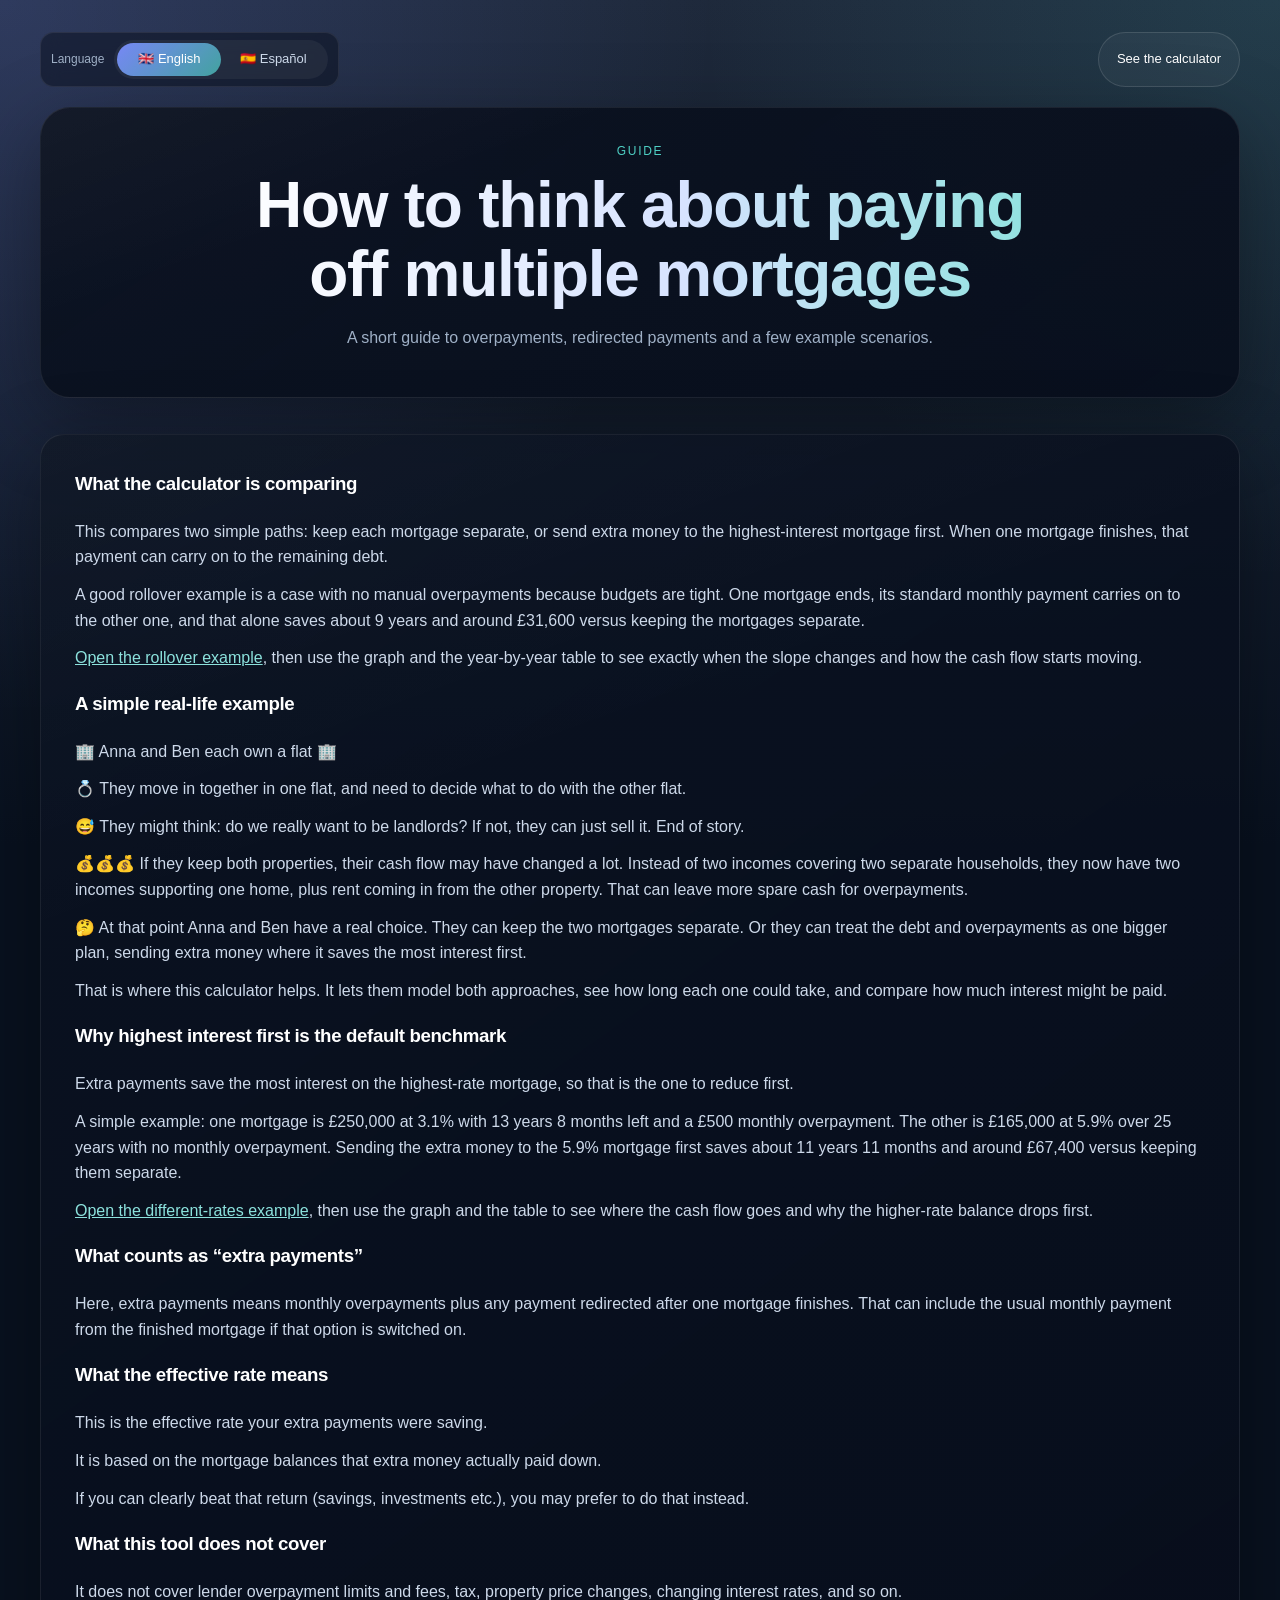
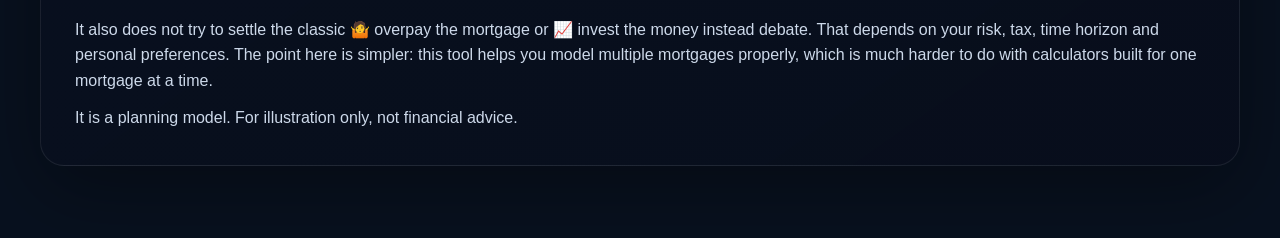
==== guide.html @ e41918a3 "Update site 3 mortgages" ====
<!DOCTYPE html>
<html lang="en">
<head>
  <meta charset="UTF-8">
  <meta name="viewport" content="width=device-width, initial-scale=1.0">
  <meta name="theme-color" content="#6366f1">
  <meta name="description" content="A simple guide to paying off multiple mortgages, overpayments, redirected payments, and example scenarios.">
  <meta name="robots" content="index,follow">
  <link rel="canonical" href="https://multiplemortgages.com/guide.html">
  <title>Multiple Mortgages Guide</title>
  <link rel="stylesheet" href="style.css">
</head>
<body>
  <header class="hero">
    <div class="hero-toolbar">
      <div class="toolbar-group">
        <span class="toolbar-label" id="guide-language-label">Language</span>
        <div class="segmented-control" aria-label="Language switcher">
          <button id="guide-lang-en" class="segment-btn active" type="button" onclick="setGuideLanguage('en')">🇬🇧 English</button>
          <button id="guide-lang-es" class="segment-btn" type="button" onclick="setGuideLanguage('es')">🇪🇸 Español</button>
        </div>
      </div>
      <a class="guide-link" href="index.html" id="guide-home-link">See the calculator</a>
    </div>

    <div class="hero-shell">
      <p class="eyebrow" data-lang="en">Guide</p>
      <p class="eyebrow hidden" data-lang="es">Guía</p>
      <h1 class="hero-title" data-lang="en">How to think about paying off multiple mortgages</h1>
      <h1 class="hero-title hidden" data-lang="es">Cómo pensar el pago de varias hipotecas</h1>
      <div class="hero-explainer">
        <p data-lang="en">A short guide to overpayments, redirected payments and a few example scenarios.</p>
        <p class="hidden" data-lang="es">Una guía corta sobre sobrepagos, pagos redirigidos y algunos escenarios de ejemplo.</p>
      </div>
    </div>
  </header>

  <main class="article-section">
    <article class="article-card">
      <div class="article-content" data-lang="en">
        <section>
          <h3>What the calculator is comparing</h3>
          <p>This compares two simple paths: keep each mortgage separate, or send extra money to the highest-interest mortgage first. When one mortgage finishes, that payment can carry on to the remaining debt.</p>
          
          <p>A good rollover example is a case with no manual overpayments because budgets are tight. One mortgage ends, its standard monthly payment carries on to the other one, and that alone saves about 9 years and around <span data-money="31600">£31,600</span> versus keeping the mortgages separate.</p>
          
          <p><a href="index.html?preset=rollover-only">Open the rollover example</a>, then use the graph and the year-by-year table to see exactly when the slope changes and how the cash flow starts moving.</p>
        </section>
        <section>
          <h3>A simple real-life example</h3>
          <p>🏢 Anna and Ben each own a flat 🏢</p>
          
          <p>💍 They move in together in one flat, and need to decide what to do with the other flat.</p>
          
          <p>😅 They might think: do we really want to be landlords? If not, they can just sell it. End of story.</p>
          
          <p>💰💰💰 If they keep both properties, their cash flow may have changed a lot. Instead of two incomes covering two separate households, they now have two incomes supporting one home, plus rent coming in from the other property. That can leave more spare cash for overpayments.</p>
          
          <p>🤔 At that point Anna and Ben have a real choice. They can keep the two mortgages separate. Or they can treat the debt and overpayments as one bigger plan, sending extra money where it saves the most interest first.</p>
          
          <p>That is where this calculator helps. It lets them model both approaches, see how long each one could take, and compare how much interest might be paid.</p>
        </section>
        <section>
          <h3>Why highest interest first is the default benchmark</h3>
          <p>Extra payments save the most interest on the highest-rate mortgage, so that is the one to reduce first.</p>
          
          <p>A simple example: one mortgage is <span data-money="250000">£250,000</span> at 3.1% with 13 years 8 months left and a <span data-money="500">£500</span> monthly overpayment. The other is <span data-money="165000">£165,000</span> at 5.9% over 25 years with no monthly overpayment. Sending the extra money to the 5.9% mortgage first saves about 11 years 11 months and around <span data-money="67400">£67,400</span> versus keeping them separate.</p>
          
          <p><a href="index.html?preset=different-rates">Open the different-rates example</a>, then use the graph and the table to see where the cash flow goes and why the higher-rate balance drops first.</p>
        </section>
        <section>
          <h3>What counts as “extra payments”</h3>
          <p>Here, extra payments means monthly overpayments plus any payment redirected after one mortgage finishes. That can include the usual monthly payment from the finished mortgage if that option is switched on.</p>
        </section>
        <section>
          <h3>What the effective rate means</h3>
          <p>This is the effective rate your extra payments were saving.</p>
          
          <p>It is based on the mortgage balances that extra money actually paid down.</p>
          
          <p>If you can clearly beat that return (savings, investments etc.), you may prefer to do that instead.</p>
        </section>
        <section>
          <h3>What this tool does not cover</h3>
          <p>It does not cover lender overpayment limits and fees, tax, property price changes, changing interest rates, and so on.</p>
          
          <p>It also does not try to settle the classic 🤷 overpay the mortgage or 📈 invest the money instead debate. That depends on your risk, tax, time horizon and personal preferences. The point here is simpler: this tool helps you model multiple mortgages properly, which is much harder to do with calculators built for one mortgage at a time.</p>
          
          <p>It is a planning model. For illustration only, not financial advice.</p>
        </section>
      </div>

      <div class="article-content hidden" data-lang="es">
        <section>
          <h3>Qué está comparando la calculadora</h3>
          <p>Aquí se comparan dos caminos simples: mantener cada hipoteca por separado, o mandar el dinero extra primero a la hipoteca con el tipo más alto. Cuando una hipoteca termina, ese pago puede seguir hacia la deuda restante.</p>
          
          <p>Un buen ejemplo de redirección es un caso sin sobrepagos manuales porque el presupuesto va justo. Una hipoteca termina, su cuota mensual estándar sigue hacia la otra, y solo con eso se ahorran unos 9 años y alrededor de <span data-money="31600">£31,600</span> frente a mantener las hipotecas separadas.</p>
          
          <p><a href="index.html?lang=es&preset=rollover-only">Abrir el ejemplo de redirección</a>, y luego mira el gráfico y la tabla anual para ver exactamente cuándo cambia la pendiente y cómo empieza a moverse el flujo de dinero.</p>
        </section>
        <section>
          <h3>Un ejemplo de la vida real</h3>
          <p>🏢 Anna y Ben tienen cada uno su piso 🏢</p>
          
          <p>💍 Se van a vivir juntos en uno de los pisos y tienen que decidir qué hacer con el otro.</p>
          
          <p>😅 Pueden pensar: ¿de verdad queremos ser caseros? Si no, lo venden y ya está.</p>
          
          <p>💰💰💰 Si se quedan con las dos propiedades, su flujo de dinero puede haber cambiado bastante. En vez de dos sueldos sosteniendo dos hogares distintos, ahora tienen dos sueldos sosteniendo una vivienda, más el alquiler que entra por la otra. Eso puede dejar más dinero libre para sobrepagos.</p>
          
          <p>🤔 En ese momento Anna y Ben tienen una decisión real. Pueden dejar las dos hipotecas separadas. O pueden tratar la deuda y los sobrepagos como un plan conjunto, mandando el dinero extra donde más interés ahorra.</p>
          
          <p>Ahí es donde ayuda esta calculadora. Les permite modelar las dos opciones, ver cuánto podría tardar cada una y comparar cuánto interés podrían pagar.</p>
        </section>
        <section>
          <h3>Por qué “primero el tipo más alto” es la referencia</h3>
          <p>Los pagos extra ahorran más interés en la hipoteca con el tipo más alto, así que esa es la primera que conviene reducir.</p>
          
          <p>Un ejemplo simple: una hipoteca es de <span data-money="250000">£250,000</span> al 3,1%, con 13 años y 8 meses por delante y un sobrepago mensual de <span data-money="500">£500</span>. La otra es de <span data-money="165000">£165,000</span> al 5,9% a 25 años, sin sobrepago mensual. Mandar ese dinero extra primero a la del 5,9% ahorra unos 11 años y 11 meses y alrededor de <span data-money="67400">£67,400</span> frente a tratarlas por separado.</p>
          
          <p><a href="index.html?lang=es&preset=different-rates">Abrir el ejemplo de tipos distintos</a>, y luego mira el gráfico y la tabla para ver a dónde va el dinero y por qué baja primero la hipoteca con el tipo más alto.</p>
        </section>
        <section>
          <h3>Qué cuenta como “pagos extra”</h3>
          <p>Aquí, pagos extra significa sobrepagos mensuales y también cualquier pago redirigido cuando una hipoteca termina. Eso puede incluir la cuota mensual habitual de la hipoteca terminada si dejas activada esa opción.</p>
        </section>
        <section>
          <h3>Qué significa el tipo efectivo</h3>
          <p>Este es el tipo efectivo que tus pagos extra fueron ahorrando.</p>
          
          <p>Se basa en los saldos hipotecarios que ese dinero extra fue reduciendo de verdad.</p>
          
          <p>Si puedes superar claramente esa rentabilidad en otro sitio (ahorro, inversiones, etc.), quizá prefieras usar el dinero así.</p>
        </section>
        <section>
          <h3>Qué no cubre esta herramienta</h3>
          <p>No cubre límites y comisiones por sobrepago del banco, impuestos, cambios en el precio de la vivienda, cambios de tipo de interés, y así sucesivamente.</p>
          
          <p>Tampoco intenta resolver el debate clásico 🤷 de si conviene más amortizar hipoteca o 📈 invertir ese dinero. Eso depende del riesgo, los impuestos, el plazo y las preferencias personales. La idea aquí es más simple: esta herramienta te ayuda a modelar bien varias hipotecas, algo mucho más difícil de hacer con calculadoras pensadas para una sola.</p>
          
          <p>Es un modelo de planificación. Solo con fines ilustrativos, no es asesoramiento financiero.</p>
        </section>
      </div>
    </article>
  </main>

  <script>
    function formatGuideMoney() {
      let currency = "GBP";
      try {
        currency = localStorage.getItem("multiple_mortgages_currency") || "GBP";
      } catch {}

      document.querySelectorAll("[data-money]").forEach((node) => {
        const value = Number(node.dataset.money || 0);
        node.textContent = new Intl.NumberFormat(document.documentElement.lang === "es" ? "es-ES" : "en-GB", {
          style: "currency",
          currency,
          currencyDisplay: "narrowSymbol",
          maximumFractionDigits: 0
        }).format(value);
      });
    }

    function setGuideLanguage(lang) {
      const language = lang === "es" ? "es" : "en";
      document.documentElement.lang = language;
      document.querySelectorAll("[data-lang]").forEach((node) => {
        node.classList.toggle("hidden", node.dataset.lang !== language);
      });
      document.getElementById("guide-lang-en").classList.toggle("active", language === "en");
      document.getElementById("guide-lang-es").classList.toggle("active", language === "es");
      document.getElementById("guide-language-label").textContent = language === "es" ? "Idioma" : "Language";
      document.getElementById("guide-home-link").textContent = language === "es" ? "Ver la calculadora" : "See the calculator";

      const url = new URL(window.location.href);
      if (language === "es") url.searchParams.set("lang", "es");
      else url.searchParams.delete("lang");
      history.replaceState({}, "", `${url.pathname}${url.search}${url.hash}`);
      formatGuideMoney();
    }

    const initialLang = new URLSearchParams(window.location.search).get("lang") === "es" ? "es" : "en";
    setGuideLanguage(initialLang);
  </script>
</body>
</html>
---- style.css ----
:root {
  --bg-top: #1e293b;
  --bg-base: #08111f;
  --panel: rgba(10, 18, 33, 0.82);
  --panel-strong: rgba(8, 14, 28, 0.96);
  --border: rgba(255, 255, 255, 0.08);
  --border-strong: rgba(148, 163, 184, 0.28);
  --text: #e5edf8;
  --muted: #9fb0c6;
  --soft: #cdd9ea;
  --accent: #7c8cff;
  --accent-2: #4fd1c5;
  --danger: #f87171;
  --success: #38bdf8;
  --shadow: 0 24px 80px rgba(0, 0, 0, 0.35);
}

* {
  box-sizing: border-box;
}

html {
  scroll-behavior: smooth;
}

body {
  margin: 0;
  font-family: "Avenir Next", "Segoe UI", "Helvetica Neue", sans-serif;
  background:
    radial-gradient(circle at top left, rgba(124, 140, 255, 0.18), transparent 32%),
    radial-gradient(circle at top right, rgba(79, 209, 197, 0.12), transparent 26%),
    linear-gradient(180deg, var(--bg-top) 0%, var(--bg-base) 46%);
  color: var(--text);
  line-height: 1.6;
  padding: 32px 20px 72px;
}

h1, h2, h3 {
  margin-top: 0;
  letter-spacing: -0.02em;
}

button,
input,
select {
  font: inherit;
}

.hero,
.calculator-shell,
.article-section,
.site-footer {
  max-width: 1200px;
  margin: 0 auto;
}

.hero {
  margin-bottom: 36px;
}

.hero-toolbar {
  display: flex;
  justify-content: space-between;
  gap: 16px;
  flex-wrap: wrap;
  margin-bottom: 20px;
}

.toolbar-group {
  display: flex;
  align-items: center;
  gap: 10px;
  padding: 7px 10px;
  min-height: 44px;
  border: 1px solid var(--border);
  border-radius: 14px;
  background: rgba(8, 14, 28, 0.5);
  backdrop-filter: blur(10px);
}

.toolbar-label {
  color: var(--muted);
  font-size: 12px;
}

.segmented-control {
  display: inline-flex;
  padding: 3px;
  border-radius: 999px;
  background: rgba(255, 255, 255, 0.05);
}

.segment-btn {
  margin: 0;
  min-width: 104px;
  padding: 6px 10px;
  border: 0;
  border-radius: 999px;
  background: transparent;
  color: var(--soft);
  cursor: pointer;
  box-shadow: none;
  text-align: center;
  font-size: 13px;
  transition: background 0.18s ease, color 0.18s ease, transform 0.18s ease;
}

.segment-btn.active {
  background: linear-gradient(135deg, rgba(124, 140, 255, 0.95), rgba(79, 209, 197, 0.72));
  color: white;
}

.toolbar-select {
  min-width: 108px;
  background: rgba(8, 14, 28, 0.9);
  color: var(--text);
  border: 1px solid var(--border);
  border-radius: 10px;
  padding: 6px 9px;
  font-size: 13px;
}

.hero-shell {
  padding: 34px 34px 30px;
  border-radius: 30px;
  border: 1px solid var(--border);
  text-align: center;
  background:
    linear-gradient(160deg, rgba(255, 255, 255, 0.03), transparent 30%),
    linear-gradient(145deg, rgba(11, 18, 32, 0.95), rgba(8, 14, 28, 0.92));
  box-shadow: var(--shadow);
}

.eyebrow {
  margin: 0 0 10px;
  text-transform: uppercase;
  letter-spacing: 0.14em;
  font-size: 12px;
  color: var(--accent-2);
}

.hero-title {
  max-width: 840px;
  margin-left: auto;
  margin-right: auto;
  font-size: clamp(2.15rem, 5.2vw, 4rem);
  line-height: 1.08;
  margin-bottom: 12px;
  background: linear-gradient(90deg, #ffffff, #d7e3ff 55%, #8ce2dd 100%);
  -webkit-background-clip: text;
  background-clip: text;
  -webkit-text-fill-color: transparent;
}

.hero-explainer p,
.hero-note,
.options-copy,
.article-intro {
  color: var(--muted);
}

.hero-explainer {
  max-width: 900px;
  margin: 0 auto;
}

.hero-points {
  margin-top: 24px;
  max-width: 100%;
}

.hero-points ul {
  display: grid;
  grid-template-columns: repeat(auto-fit, minmax(220px, 1fr));
  gap: 10px;
  list-style: none;
  padding: 0;
  margin: 0;
}

.hero-points li {
  padding: 2px 0;
  border: 0;
  border-radius: 0;
  background: transparent;
  color: var(--soft);
}

.hero-note {
  max-width: 860px;
  margin: 18px auto 0;
  text-align: center;
}

.hero-note-label {
  color: var(--accent-2);
  font-weight: 700;
  margin-right: 6px;
}

.container {
  display: grid;
  grid-template-columns: repeat(3, minmax(0, 1fr));
  gap: 22px;
  align-items: stretch;
}

.preset-btn,
.guide-link {
  margin: 0;
  padding: 11px 15px;
  border-radius: 999px;
  border: 1px solid rgba(255, 255, 255, 0.12);
  background: rgba(255, 255, 255, 0.04);
  color: white;
  text-decoration: none;
  box-shadow: none;
}

.preset-btn:hover,
.guide-link:hover {
  background: rgba(255, 255, 255, 0.08);
  transform: translateY(-1px);
}

.guide-link {
  display: inline-flex;
  align-items: center;
  justify-content: center;
  min-width: 142px;
  font-size: 13px;
}

.toolbar-links {
  margin-left: auto;
}

.feedback-btn {
  min-width: 126px;
  font-size: 13px;
}

.card,
.cascade-options,
.strategy-summary,
.chart-card,
.milestone-card,
.article-card,
.impact-summary,
.insight-card {
  background:
    linear-gradient(160deg, rgba(255, 255, 255, 0.025), transparent 30%),
    linear-gradient(145deg, var(--panel), var(--panel-strong));
  border-radius: 24px;
  border: 1px solid var(--border);
  box-shadow: var(--shadow);
}

.card {
  padding: 24px;
}

.mortgage-card {
  position: relative;
}

.card-head {
  display: flex;
  align-items: flex-start;
  justify-content: space-between;
  gap: 12px;
  margin-bottom: 18px;
  min-height: 58px;
}

.card-badge {
  display: inline-block;
  margin-bottom: 8px;
  padding: 5px 9px;
  border-radius: 999px;
  background: rgba(79, 209, 197, 0.14);
  color: #a5f3fc;
  font-size: 12px;
  font-weight: 600;
}

.inline-remove-btn {
  margin: 0;
  padding: 8px 12px;
  border: 1px solid rgba(248, 113, 113, 0.28);
  border-radius: 999px;
  background: transparent;
  color: #fecaca;
  box-shadow: none;
}

.add-card {
  display: flex;
  flex-direction: column;
  justify-content: center;
  align-items: flex-start;
  text-align: left;
  gap: 10px;
  width: 100%;
  margin: 0;
  border: 1px dashed var(--border-strong);
  background:
    linear-gradient(160deg, rgba(124, 140, 255, 0.08), transparent 35%),
    rgba(8, 14, 28, 0.55);
  box-shadow: none;
  min-height: 250px;
}

.add-card:hover {
  transform: translateY(-3px);
  border-color: rgba(124, 140, 255, 0.55);
  background:
    linear-gradient(160deg, rgba(124, 140, 255, 0.12), transparent 35%),
    rgba(8, 14, 28, 0.72);
}

.add-card-icon {
  display: inline-flex;
  align-items: center;
  justify-content: center;
  width: 52px;
  height: 52px;
  border-radius: 16px;
  background: rgba(124, 140, 255, 0.14);
  color: white;
  font-size: 30px;
}

.add-card-title {
  font-size: 1.15rem;
  font-weight: 700;
  color: white;
}

.add-card-copy {
  color: var(--muted);
  max-width: 26ch;
}

.hidden {
  display: none !important;
}

label {
  display: block;
  margin-bottom: 8px;
  color: var(--muted);
  font-size: 13px;
}

input,
select {
  width: 100%;
}

input {
  padding: 12px 13px;
  margin-bottom: 8px;
  border-radius: 14px;
  border: 1px solid rgba(255, 255, 255, 0.08);
  background: rgba(5, 10, 22, 0.8);
  color: white;
}

input:focus,
select:focus {
  outline: none;
  border-color: rgba(124, 140, 255, 0.75);
  box-shadow: 0 0 0 4px rgba(124, 140, 255, 0.14);
}

.term-grid {
  display: grid;
  grid-template-columns: repeat(2, 1fr);
  gap: 12px;
}

.helper-text {
  font-size: 12px;
  color: #6f84a1;
  margin-bottom: 10px;
}

.error-message {
  font-size: 12px;
  color: var(--danger);
  margin-bottom: 10px;
}

.cascade-options {
  margin-top: 22px;
  padding: 24px 26px;
}

.options-head {
  display: flex;
  justify-content: space-between;
  gap: 20px;
  flex-wrap: wrap;
  align-items: flex-start;
  margin-bottom: 16px;
}

.options-copy {
  max-width: 330px;
  margin: 0;
  line-height: 1.5;
}

.checkbox-row {
  display: flex;
  align-items: center;
  gap: 12px;
  padding: 10px 0;
}

.checkbox-row input[type="checkbox"] {
  width: 18px;
  height: 18px;
  margin: 0;
}

.checkbox-row label {
  margin: 0;
  color: var(--soft);
  font-size: 14px;
}

button {
  display: block;
  margin: 34px auto 0;
  background: linear-gradient(135deg, #6b7cff, #4fd1c5);
  color: white;
  padding: 14px 28px;
  border: 0;
  border-radius: 16px;
  font-size: 16px;
  cursor: pointer;
  box-shadow: 0 16px 40px rgba(79, 209, 197, 0.14);
  transition: transform 0.18s ease, opacity 0.18s ease, background 0.18s ease;
}

button:hover:not(:disabled) {
  transform: translateY(-2px);
}

button:disabled {
  opacity: 0.45;
  cursor: not-allowed;
}

#results {
  margin-top: 28px;
}

.impact-summary {
  max-width: 880px;
  margin: 0 auto 18px;
  padding: 16px 18px;
  text-align: center;
}

.impact-summary strong {
  display: block;
  margin-bottom: 4px;
  font-size: 1rem;
}

.impact-positive {
  background:
    linear-gradient(135deg, rgba(8, 145, 178, 0.45), rgba(79, 209, 197, 0.28)),
    var(--panel);
}

.impact-negative {
  background:
    linear-gradient(135deg, rgba(153, 27, 27, 0.55), rgba(127, 29, 29, 0.35)),
    var(--panel);
}

.impact-neutral {
  background:
    linear-gradient(135deg, rgba(71, 85, 105, 0.55), rgba(30, 41, 59, 0.35)),
    var(--panel);
}

.insight-grid {
  display: grid;
  grid-template-columns: repeat(auto-fit, minmax(220px, 1fr));
  gap: 16px;
  margin-top: 20px;
}

.insight-card {
  padding: 18px 20px;
}

.insight-card h3 {
  margin-bottom: 8px;
  font-size: 15px;
}

.insight-value {
  display: block;
  margin-bottom: 6px;
  font-size: 1.45rem;
  font-weight: 700;
  color: white;
}

.insight-copy {
  color: var(--muted);
  font-size: 13px;
}

.strategy-summary,
.chart-card,
.milestone-card {
  padding: 28px;
  margin-top: 20px;
}

.standard-payments {
  margin: 0 0 24px;
  font-size: 14px;
  color: var(--soft);
}

.strategy-table,
.milestone-table {
  width: 100%;
  border-collapse: collapse;
}

.strategy-table {
  margin-top: 16px;
}

.strategy-table th,
.strategy-table td,
.milestone-table th,
.milestone-table td {
  padding: 12px 14px;
}

.strategy-table th,
.milestone-card th {
  background: rgba(30, 41, 59, 0.88);
  color: var(--soft);
  font-size: 13px;
  text-align: left;
}

.strategy-table td {
  color: var(--text);
  font-size: 14px;
}

.strategy-table tbody tr:nth-child(even) {
  background: rgba(255, 255, 255, 0.02);
}

.row-highlight {
  background: linear-gradient(90deg, rgba(79, 209, 197, 0.18), rgba(124, 140, 255, 0.15)) !important;
}

.chart-card canvas {
  width: 100% !important;
  height: 390px !important;
}

.manual-legend {
  display: flex;
  flex-wrap: wrap;
  gap: 14px 18px;
  margin-top: 18px;
}

.legend-item {
  cursor: pointer;
  opacity: 0.68;
  transition: opacity 0.16s ease;
}

.legend-item.active {
  opacity: 1;
  font-weight: 600;
}

.legend-line {
  display: inline-block;
  width: 20px;
  height: 3px;
  margin-right: 6px;
}

.m1-sep { background: rgba(46,109,246,0.35); }
.m1-cas { background: rgba(46,109,246,1); }
.m2-sep { background: rgba(120,90,255,0.35); }
.m2-cas { background: rgba(120,90,255,1); }
.m3-sep { background: rgba(20,184,166,0.35); }
.m3-cas { background: rgba(20,184,166,1); }
.total-sep { background: rgba(203,213,225,0.6); }
.total-cas { background: #ffffff; }

.table-wrapper {
  width: 100%;
  overflow-x: auto;
  margin-top: 12px;
  border-radius: 16px;
}

.milestone-table {
  min-width: 900px;
  font-size: 14px;
}

.milestone-table td,
.milestone-table th {
  white-space: nowrap;
}

.milestone-table td:not(:first-child),
.milestone-table th:not(:first-child) {
  text-align: right;
}

.milestone-table td:first-child,
.milestone-table th:first-child {
  text-align: left;
}

.milestone-table tbody tr:nth-child(odd) {
  background: rgba(255, 255, 255, 0.02);
}

.milestone-table tbody tr:nth-child(even) {
  background: rgba(0, 0, 0, 0.18);
}

.share-actions {
  margin-top: 22px;
  text-align: center;
}

.share-actions button {
  margin: 0 auto;
  background: transparent;
  border: 1px solid var(--border);
  box-shadow: none;
  font-size: 13px;
  padding: 10px 16px;
}

.share-actions button:hover {
  background: rgba(255, 255, 255, 0.04);
}

.article-card {
  padding: 34px;
}

.article-header {
  max-width: 760px;
  margin-bottom: 30px;
}

.article-content {
  display: grid;
  gap: 18px;
  color: var(--soft);
}

.article-content section {
  display: grid;
  gap: 12px;
}

.article-content h3 {
  margin-bottom: 8px;
  color: white;
}

.article-content p,
.article-content ul {
  margin: 0;
}

.article-content a {
  color: #8ce2dd;
  text-decoration: underline;
}

.article-content ul {
  padding-left: 20px;
}

.site-footer {
  margin-top: 88px;
  padding-bottom: 30px;
  text-align: center;
}

.footer-toggle {
  max-width: 760px;
  margin: 0 auto;
}

.footer-toggle summary {
  cursor: pointer;
  font-weight: 600;
  color: var(--soft);
}

.footer-section {
  margin-top: 28px;
}

.footer-section strong {
  display: block;
  margin-bottom: 10px;
  color: white;
}

.footer-section p {
  max-width: 720px;
  margin: 0 auto;
}

.footer-section ul {
  list-style: none;
  padding: 0;
  margin: 0 auto;
  max-width: 520px;
}

.footer-section li {
  margin: 6px 0;
  color: var(--muted);
}

.footer-section li::before {
  content: "• ";
  color: var(--accent);
}

@media (max-width: 900px) {
  .hero-shell,
  .card,
  .cascade-options,
  .strategy-summary,
  .chart-card,
  .milestone-card,
  .article-card {
    padding: 22px;
  }

  .chart-card canvas {
    height: 300px !important;
  }

  .container {
    grid-template-columns: repeat(2, minmax(0, 1fr));
  }

  .manual-legend {
    display: grid;
    grid-template-columns: 1fr 1fr;
    gap: 10px 14px;
  }
}

@media (max-width: 640px) {
  body {
    padding: 18px 12px 56px;
  }

  .hero-toolbar,
  .options-head {
    flex-direction: column;
    align-items: stretch;
  }

  .toolbar-group {
    justify-content: space-between;
  }

  .term-grid,
  .hero-points ul,
  .insight-grid,
  .manual-legend {
    grid-template-columns: 1fr;
  }

  .container {
    grid-template-columns: 1fr;
  }

  .preset-btn,
  .guide-link {
    width: 100%;
    justify-content: center;
  }

  .strategy-table th,
  .strategy-table td {
    padding: 10px 8px;
    font-size: 13px;
  }

  .strategy-table {
    display: block;
    overflow-x: auto;
  }
}
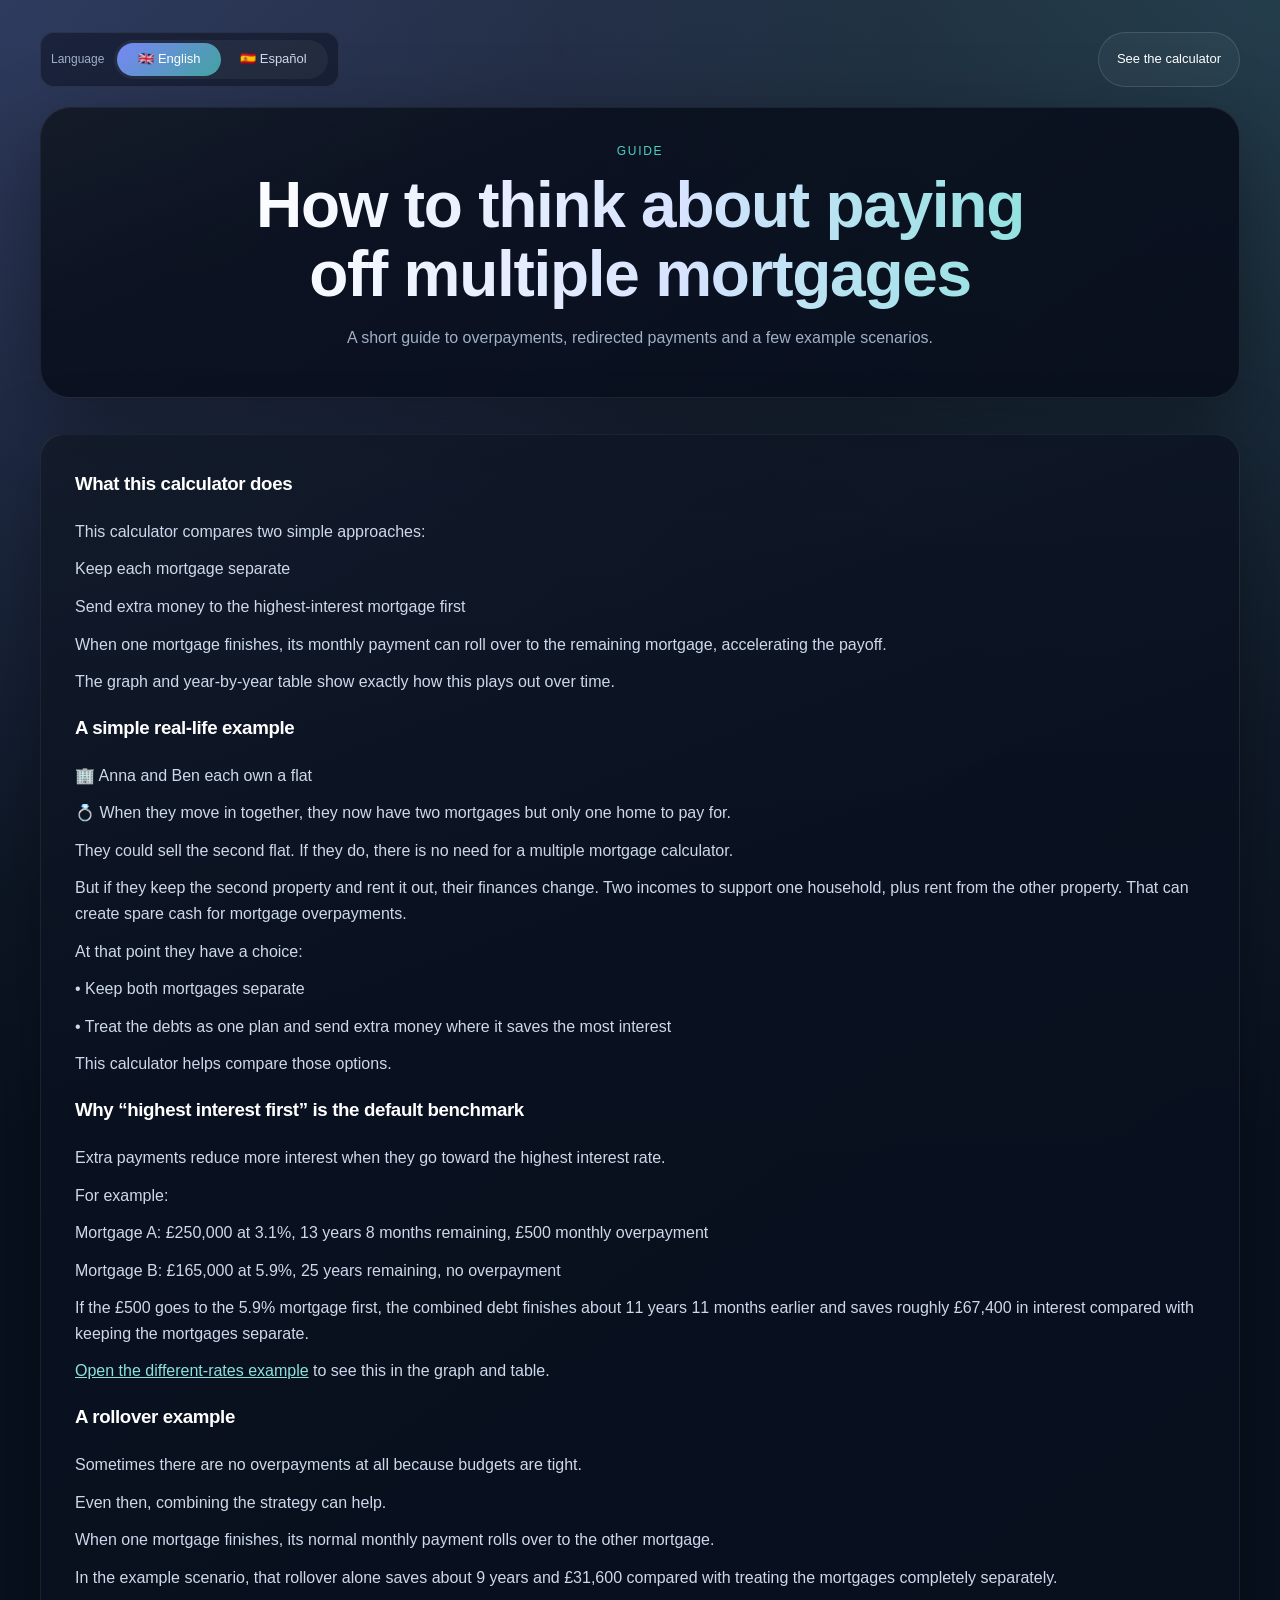
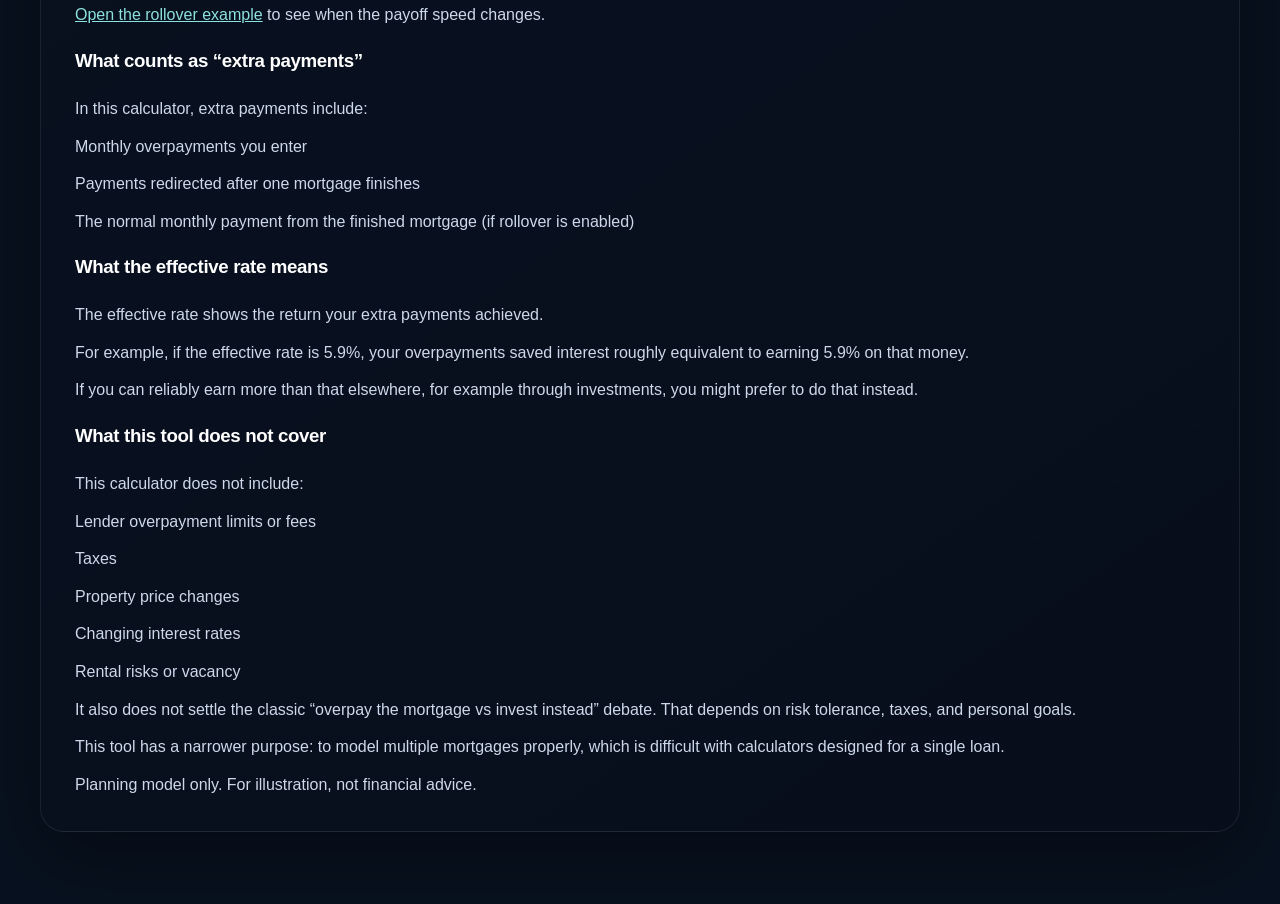
==== commit 84647ddb: "guide section" ====
--- a/guide.html
+++ b/guide.html
@@ -39,107 +39,129 @@
     <article class="article-card">
       <div class="article-content" data-lang="en">
         <section>
-          <h3>What the calculator is comparing</h3>
-          <p>This compares two simple paths: keep each mortgage separate, or send extra money to the highest-interest mortgage first. When one mortgage finishes, that payment can carry on to the remaining debt.</p>
-          
-          <p>A good rollover example is a case with no manual overpayments because budgets are tight. One mortgage ends, its standard monthly payment carries on to the other one, and that alone saves about 9 years and around <span data-money="31600">£31,600</span> versus keeping the mortgages separate.</p>
-          
-          <p><a href="index.html?preset=rollover-only">Open the rollover example</a>, then use the graph and the year-by-year table to see exactly when the slope changes and how the cash flow starts moving.</p>
+          <h3>What this calculator does</h3>
+          <p>This calculator compares two simple approaches:</p>
+          <p>Keep each mortgage separate</p>
+          <p>Send extra money to the highest-interest mortgage first</p>
+          <p>When one mortgage finishes, its monthly payment can roll over to the remaining mortgage, accelerating the payoff.</p>
+          <p>The graph and year-by-year table show exactly how this plays out over time.</p>
         </section>
         <section>
           <h3>A simple real-life example</h3>
-          <p>🏢 Anna and Ben each own a flat 🏢</p>
-          
-          <p>💍 They move in together in one flat, and need to decide what to do with the other flat.</p>
-          
-          <p>😅 They might think: do we really want to be landlords? If not, they can just sell it. End of story.</p>
-          
-          <p>💰💰💰 If they keep both properties, their cash flow may have changed a lot. Instead of two incomes covering two separate households, they now have two incomes supporting one home, plus rent coming in from the other property. That can leave more spare cash for overpayments.</p>
-          
-          <p>🤔 At that point Anna and Ben have a real choice. They can keep the two mortgages separate. Or they can treat the debt and overpayments as one bigger plan, sending extra money where it saves the most interest first.</p>
-          
-          <p>That is where this calculator helps. It lets them model both approaches, see how long each one could take, and compare how much interest might be paid.</p>
-        </section>
-        <section>
-          <h3>Why highest interest first is the default benchmark</h3>
-          <p>Extra payments save the most interest on the highest-rate mortgage, so that is the one to reduce first.</p>
-          
-          <p>A simple example: one mortgage is <span data-money="250000">£250,000</span> at 3.1% with 13 years 8 months left and a <span data-money="500">£500</span> monthly overpayment. The other is <span data-money="165000">£165,000</span> at 5.9% over 25 years with no monthly overpayment. Sending the extra money to the 5.9% mortgage first saves about 11 years 11 months and around <span data-money="67400">£67,400</span> versus keeping them separate.</p>
-          
-          <p><a href="index.html?preset=different-rates">Open the different-rates example</a>, then use the graph and the table to see where the cash flow goes and why the higher-rate balance drops first.</p>
+          <p>🏢 Anna and Ben each own a flat</p>
+          <p>💍 When they move in together, they now have two mortgages but only one home to pay for.</p>
+          <p>They could sell the second flat. If they do, there is no need for a multiple mortgage calculator.</p>
+          <p>But if they keep the second property and rent it out, their finances change. Two incomes to support one household, plus rent from the other property. That can create spare cash for mortgage overpayments.</p>
+          <p>At that point they have a choice:</p>
+          <p>• Keep both mortgages separate</p>
+          <p>• Treat the debts as one plan and send extra money where it saves the most interest</p>
+          <p>This calculator helps compare those options.</p>
+        </section>
+        <section>
+          <h3>Why “highest interest first” is the default benchmark</h3>
+          <p>Extra payments reduce more interest when they go toward the highest interest rate.</p>
+          <p>For example:</p>
+          <p>Mortgage A: <span data-money="250000">£250,000</span> at 3.1%, 13 years 8 months remaining, <span data-money="500">£500</span> monthly overpayment</p>
+          <p>Mortgage B: <span data-money="165000">£165,000</span> at 5.9%, 25 years remaining, no overpayment</p>
+          <p>If the <span data-money="500">£500</span> goes to the 5.9% mortgage first, the combined debt finishes about 11 years 11 months earlier and saves roughly <span data-money="67400">£67,400</span> in interest compared with keeping the mortgages separate.</p>
+          <p><a href="index.html?preset=different-rates">Open the different-rates example</a> to see this in the graph and table.</p>
+        </section>
+        <section>
+          <h3>A rollover example</h3>
+          <p>Sometimes there are no overpayments at all because budgets are tight.</p>
+          <p>Even then, combining the strategy can help.</p>
+          <p>When one mortgage finishes, its normal monthly payment rolls over to the other mortgage.</p>
+          <p>In the example scenario, that rollover alone saves about 9 years and <span data-money="31600">£31,600</span> compared with treating the mortgages completely separately.</p>
+          <p><a href="index.html?preset=rollover-only">Open the rollover example</a> to see when the payoff speed changes.</p>
         </section>
         <section>
           <h3>What counts as “extra payments”</h3>
-          <p>Here, extra payments means monthly overpayments plus any payment redirected after one mortgage finishes. That can include the usual monthly payment from the finished mortgage if that option is switched on.</p>
+          <p>In this calculator, extra payments include:</p>
+          <p>Monthly overpayments you enter</p>
+          <p>Payments redirected after one mortgage finishes</p>
+          <p>The normal monthly payment from the finished mortgage (if rollover is enabled)</p>
         </section>
         <section>
           <h3>What the effective rate means</h3>
-          <p>This is the effective rate your extra payments were saving.</p>
-          
-          <p>It is based on the mortgage balances that extra money actually paid down.</p>
-          
-          <p>If you can clearly beat that return (savings, investments etc.), you may prefer to do that instead.</p>
+          <p>The effective rate shows the return your extra payments achieved.</p>
+          <p>For example, if the effective rate is 5.9%, your overpayments saved interest roughly equivalent to earning 5.9% on that money.</p>
+          <p>If you can reliably earn more than that elsewhere, for example through investments, you might prefer to do that instead.</p>
         </section>
         <section>
           <h3>What this tool does not cover</h3>
-          <p>It does not cover lender overpayment limits and fees, tax, property price changes, changing interest rates, and so on.</p>
-          
-          <p>It also does not try to settle the classic 🤷 overpay the mortgage or 📈 invest the money instead debate. That depends on your risk, tax, time horizon and personal preferences. The point here is simpler: this tool helps you model multiple mortgages properly, which is much harder to do with calculators built for one mortgage at a time.</p>
-          
-          <p>It is a planning model. For illustration only, not financial advice.</p>
+          <p>This calculator does not include:</p>
+          <p>Lender overpayment limits or fees</p>
+          <p>Taxes</p>
+          <p>Property price changes</p>
+          <p>Changing interest rates</p>
+          <p>Rental risks or vacancy</p>
+          <p>It also does not settle the classic “overpay the mortgage vs invest instead” debate. That depends on risk tolerance, taxes, and personal goals.</p>
+          <p>This tool has a narrower purpose: to model multiple mortgages properly, which is difficult with calculators designed for a single loan.</p>
+          <p>Planning model only. For illustration, not financial advice.</p>
         </section>
       </div>
 
       <div class="article-content hidden" data-lang="es">
         <section>
-          <h3>Qué está comparando la calculadora</h3>
-          <p>Aquí se comparan dos caminos simples: mantener cada hipoteca por separado, o mandar el dinero extra primero a la hipoteca con el tipo más alto. Cuando una hipoteca termina, ese pago puede seguir hacia la deuda restante.</p>
-          
-          <p>Un buen ejemplo de redirección es un caso sin sobrepagos manuales porque el presupuesto va justo. Una hipoteca termina, su cuota mensual estándar sigue hacia la otra, y solo con eso se ahorran unos 9 años y alrededor de <span data-money="31600">£31,600</span> frente a mantener las hipotecas separadas.</p>
-          
-          <p><a href="index.html?lang=es&preset=rollover-only">Abrir el ejemplo de redirección</a>, y luego mira el gráfico y la tabla anual para ver exactamente cuándo cambia la pendiente y cómo empieza a moverse el flujo de dinero.</p>
-        </section>
-        <section>
-          <h3>Un ejemplo de la vida real</h3>
-          <p>🏢 Anna y Ben tienen cada uno su piso 🏢</p>
-          
-          <p>💍 Se van a vivir juntos en uno de los pisos y tienen que decidir qué hacer con el otro.</p>
-          
-          <p>😅 Pueden pensar: ¿de verdad queremos ser caseros? Si no, lo venden y ya está.</p>
-          
-          <p>💰💰💰 Si se quedan con las dos propiedades, su flujo de dinero puede haber cambiado bastante. En vez de dos sueldos sosteniendo dos hogares distintos, ahora tienen dos sueldos sosteniendo una vivienda, más el alquiler que entra por la otra. Eso puede dejar más dinero libre para sobrepagos.</p>
-          
-          <p>🤔 En ese momento Anna y Ben tienen una decisión real. Pueden dejar las dos hipotecas separadas. O pueden tratar la deuda y los sobrepagos como un plan conjunto, mandando el dinero extra donde más interés ahorra.</p>
-          
-          <p>Ahí es donde ayuda esta calculadora. Les permite modelar las dos opciones, ver cuánto podría tardar cada una y comparar cuánto interés podrían pagar.</p>
-        </section>
-        <section>
-          <h3>Por qué “primero el tipo más alto” es la referencia</h3>
-          <p>Los pagos extra ahorran más interés en la hipoteca con el tipo más alto, así que esa es la primera que conviene reducir.</p>
-          
-          <p>Un ejemplo simple: una hipoteca es de <span data-money="250000">£250,000</span> al 3,1%, con 13 años y 8 meses por delante y un sobrepago mensual de <span data-money="500">£500</span>. La otra es de <span data-money="165000">£165,000</span> al 5,9% a 25 años, sin sobrepago mensual. Mandar ese dinero extra primero a la del 5,9% ahorra unos 11 años y 11 meses y alrededor de <span data-money="67400">£67,400</span> frente a tratarlas por separado.</p>
-          
-          <p><a href="index.html?lang=es&preset=different-rates">Abrir el ejemplo de tipos distintos</a>, y luego mira el gráfico y la tabla para ver a dónde va el dinero y por qué baja primero la hipoteca con el tipo más alto.</p>
+          <h3>Lo que hace esta calculadora</h3>
+          <p>Esta calculadora compara dos enfoques sencillos:</p>
+          <p>Mantener cada hipoteca por separado</p>
+          <p>Enviar el dinero extra primero a la hipoteca con el tipo de interés más alto</p>
+          <p>Cuando una hipoteca termina, su cuota mensual puede pasar a la hipoteca restante, acelerando la amortización.</p>
+          <p>El gráfico y la tabla año a año muestran exactamente cómo evoluciona esto con el tiempo.</p>
+        </section>
+        <section>
+          <h3>Un ejemplo sencillo de la vida real</h3>
+          <p>🏢 Anna y Ben tienen cada uno un piso</p>
+          <p>💍 Cuando se van a vivir juntos, ahora tienen dos hipotecas pero solo una vivienda en la que pagar los gastos de vida.</p>
+          <p>Pueden vender el segundo piso. Si lo hacen, ya no hace falta una calculadora para varias hipotecas.</p>
+          <p>Pero si conservan la segunda propiedad y la alquilan, sus finanzas cambian. Dos ingresos para sostener un solo hogar, más el alquiler de la otra propiedad. Eso puede generar dinero sobrante para hacer sobrepagos de hipoteca.</p>
+          <p>En ese punto tienen una decisión:</p>
+          <p>• Mantener las dos hipotecas por separado</p>
+          <p>• Tratar las deudas como un solo plan y enviar el dinero extra donde más intereses ahorra</p>
+          <p>Esta calculadora ayuda a comparar esas opciones.</p>
+        </section>
+        <section>
+          <h3>Por qué “tipo más alto primero” es la referencia por defecto</h3>
+          <p>Los pagos extra reducen más intereses cuando se destinan al tipo de interés más alto.</p>
+          <p>Por ejemplo:</p>
+          <p>Hipoteca A: <span data-money="250000">£250,000</span> al 3,1%, con 13 años y 8 meses restantes, y un sobrepago mensual de <span data-money="500">£500</span></p>
+          <p>Hipoteca B: <span data-money="165000">£165,000</span> al 5,9%, con 25 años restantes, sin sobrepago</p>
+          <p>Si esos <span data-money="500">£500</span> se destinan primero a la hipoteca al 5,9%, la deuda combinada termina unos 11 años y 11 meses antes y ahorra aproximadamente <span data-money="67400">£67,400</span> en intereses en comparación con mantener las hipotecas separadas.</p>
+          <p><a href="index.html?lang=es&preset=different-rates">Abrir el ejemplo de tipos distintos</a> para verlo en el gráfico y en la tabla.</p>
+        </section>
+        <section>
+          <h3>Un ejemplo de redirección</h3>
+          <p>A veces no hay sobrepagos porque el presupuesto está ajustado.</p>
+          <p>Aun así, combinar la estrategia puede ayudar.</p>
+          <p>Cuando una hipoteca termina, su cuota mensual normal pasa a la otra hipoteca.</p>
+          <p>En el escenario de ejemplo, solo esa redirección ahorra alrededor de 9 años y <span data-money="31600">£31,600</span> frente a tratar ambas hipotecas completamente por separado.</p>
+          <p><a href="index.html?lang=es&preset=rollover-only">Abrir el ejemplo de redirección</a> para ver cuándo cambia la velocidad de amortización.</p>
         </section>
         <section>
           <h3>Qué cuenta como “pagos extra”</h3>
-          <p>Aquí, pagos extra significa sobrepagos mensuales y también cualquier pago redirigido cuando una hipoteca termina. Eso puede incluir la cuota mensual habitual de la hipoteca terminada si dejas activada esa opción.</p>
+          <p>En esta calculadora, los pagos extra incluyen:</p>
+          <p>Sobrepagos mensuales que introduces</p>
+          <p>Pagos redirigidos después de que una hipoteca termina</p>
+          <p>La cuota mensual normal de la hipoteca terminada (si la redirección está activada)</p>
         </section>
         <section>
           <h3>Qué significa el tipo efectivo</h3>
-          <p>Este es el tipo efectivo que tus pagos extra fueron ahorrando.</p>
-          
-          <p>Se basa en los saldos hipotecarios que ese dinero extra fue reduciendo de verdad.</p>
-          
-          <p>Si puedes superar claramente esa rentabilidad en otro sitio (ahorro, inversiones, etc.), quizá prefieras usar el dinero así.</p>
-        </section>
-        <section>
-          <h3>Qué no cubre esta herramienta</h3>
-          <p>No cubre límites y comisiones por sobrepago del banco, impuestos, cambios en el precio de la vivienda, cambios de tipo de interés, y así sucesivamente.</p>
-          
-          <p>Tampoco intenta resolver el debate clásico 🤷 de si conviene más amortizar hipoteca o 📈 invertir ese dinero. Eso depende del riesgo, los impuestos, el plazo y las preferencias personales. La idea aquí es más simple: esta herramienta te ayuda a modelar bien varias hipotecas, algo mucho más difícil de hacer con calculadoras pensadas para una sola.</p>
-          
-          <p>Es un modelo de planificación. Solo con fines ilustrativos, no es asesoramiento financiero.</p>
+          <p>El tipo efectivo muestra el rendimiento que consiguieron tus pagos extra.</p>
+          <p>Por ejemplo, si el tipo efectivo es 5,9%, tus sobrepagos ahorraron intereses de forma aproximada como si hubieras obtenido un 5,9% sobre ese dinero.</p>
+          <p>Si puedes conseguir de forma fiable una rentabilidad mayor en otro sitio, por ejemplo con inversiones, quizá prefieras hacer eso.</p>
+        </section>
+        <section>
+          <h3>Lo que esta herramienta no cubre</h3>
+          <p>Esta calculadora no incluye:</p>
+          <p>Límites o comisiones por sobrepago del banco</p>
+          <p>Impuestos</p>
+          <p>Cambios en el precio de la vivienda</p>
+          <p>Cambios en los tipos de interés</p>
+          <p>Riesgos del alquiler o periodos sin inquilino</p>
+          <p>Tampoco resuelve el debate clásico entre amortizar hipoteca o invertir el dinero en otro sitio. Eso depende de la tolerancia al riesgo, los impuestos y los objetivos personales.</p>
+          <p>Esta herramienta tiene un objetivo más concreto: modelar correctamente varias hipotecas, algo difícil de hacer con calculadoras diseñadas para un solo préstamo.</p>
+          <p>Solo es un modelo de planificación. Con fines ilustrativos, no es asesoramiento financiero.</p>
         </section>
       </div>
     </article>
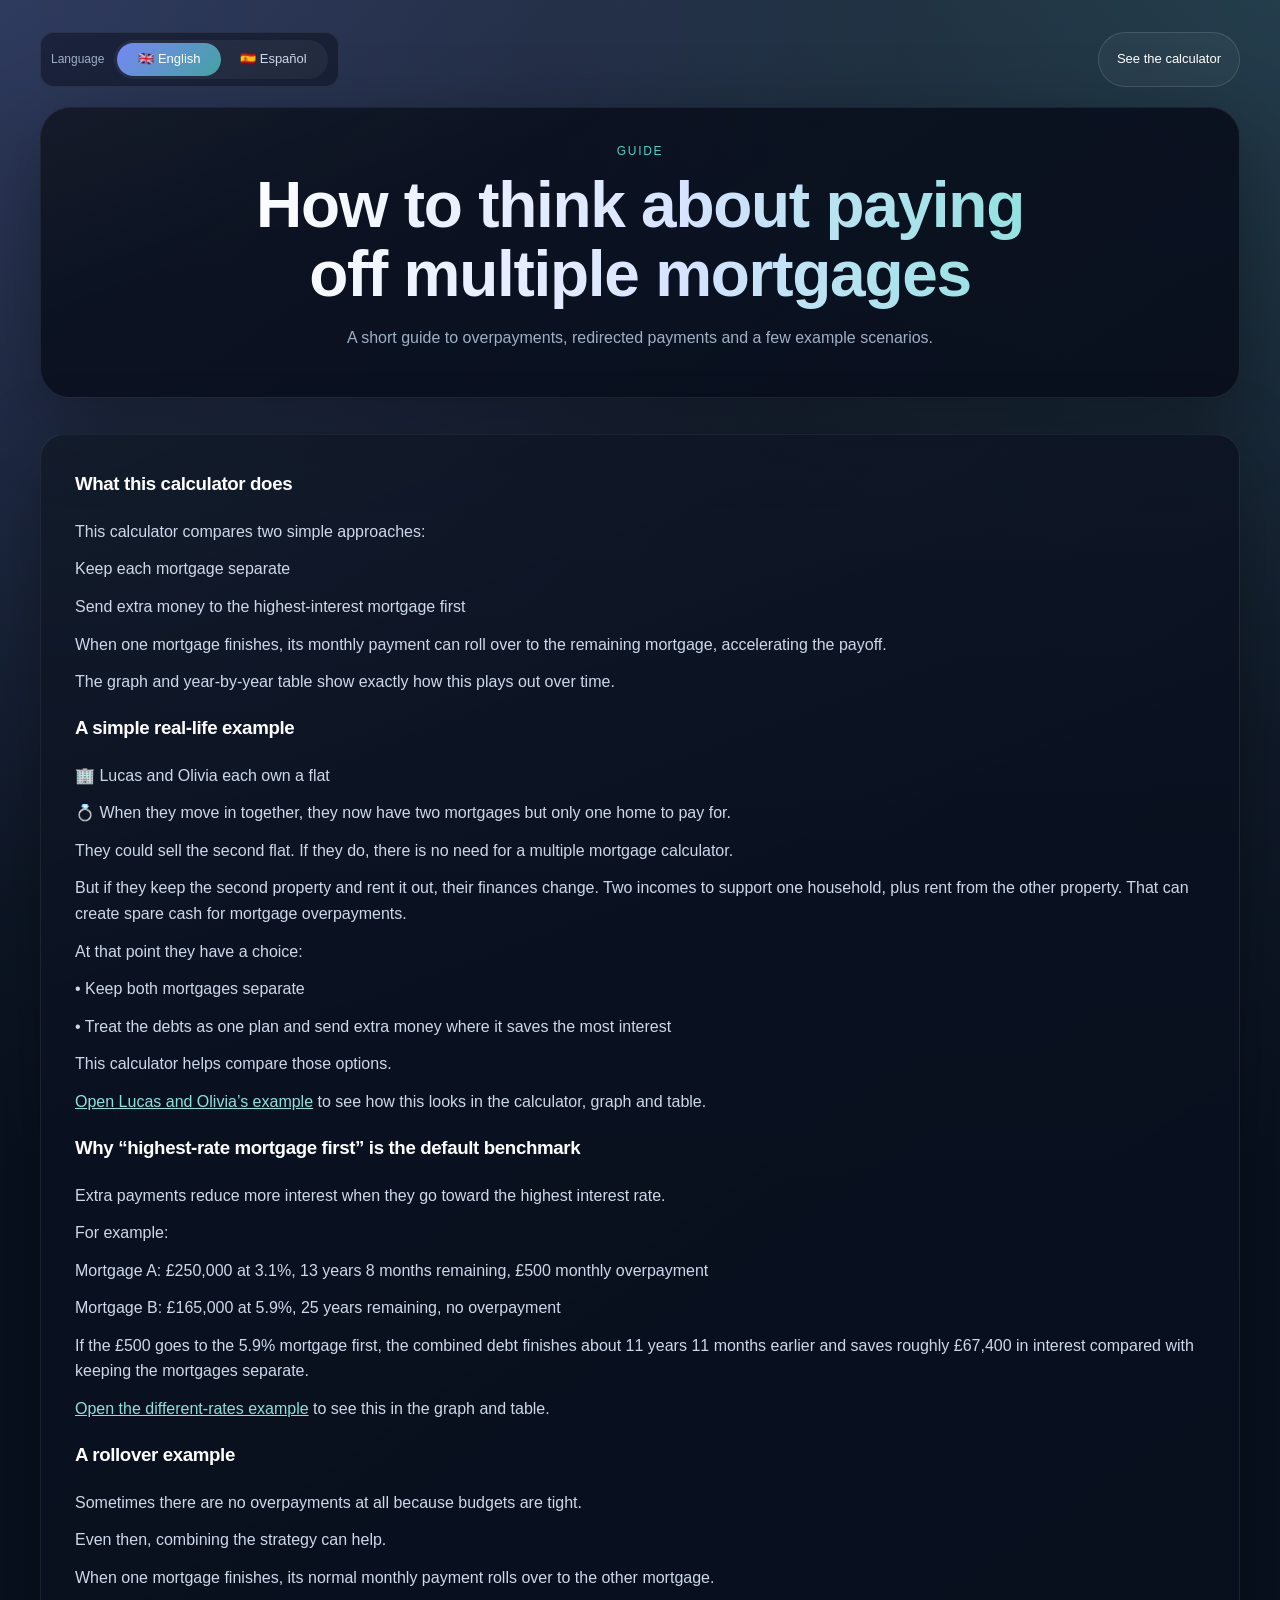
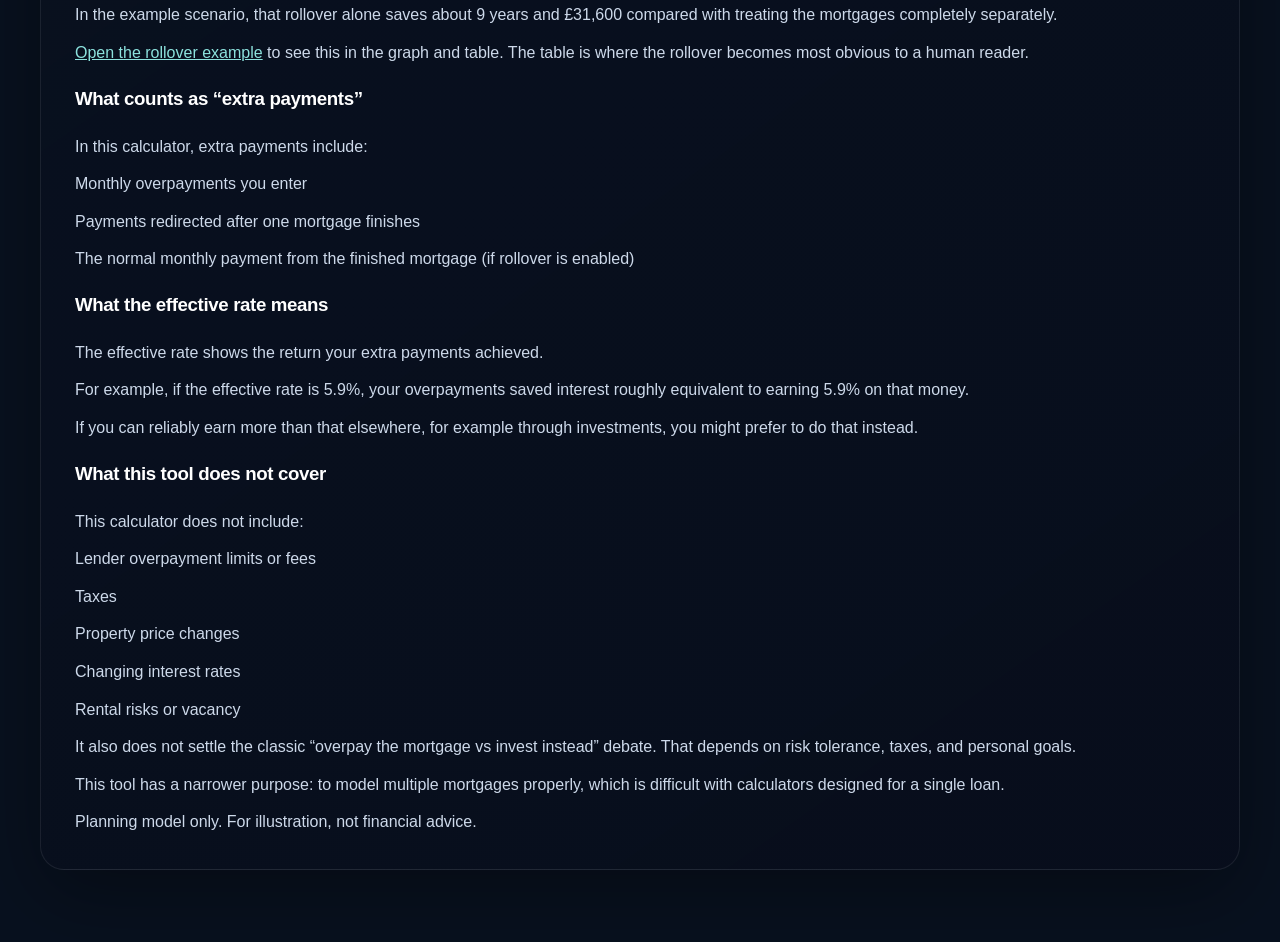
==== commit f698a4b8: "text updates" ====
--- a/guide.html
+++ b/guide.html
@@ -48,7 +48,7 @@
         </section>
         <section>
           <h3>A simple real-life example</h3>
-          <p>🏢 Anna and Ben each own a flat</p>
+          <p>🏢 Lucas and Olivia each own a flat</p>
           <p>💍 When they move in together, they now have two mortgages but only one home to pay for.</p>
           <p>They could sell the second flat. If they do, there is no need for a multiple mortgage calculator.</p>
           <p>But if they keep the second property and rent it out, their finances change. Two incomes to support one household, plus rent from the other property. That can create spare cash for mortgage overpayments.</p>
@@ -56,9 +56,10 @@
           <p>• Keep both mortgages separate</p>
           <p>• Treat the debts as one plan and send extra money where it saves the most interest</p>
           <p>This calculator helps compare those options.</p>
-        </section>
-        <section>
-          <h3>Why “highest interest first” is the default benchmark</h3>
+          <p><a href="index.html?preset=lucas-olivia">Open Lucas and Olivia’s example</a> to see how this looks in the calculator, graph and table.</p>
+        </section>
+        <section>
+          <h3>Why “highest-rate mortgage first” is the default benchmark</h3>
           <p>Extra payments reduce more interest when they go toward the highest interest rate.</p>
           <p>For example:</p>
           <p>Mortgage A: <span data-money="250000">£250,000</span> at 3.1%, 13 years 8 months remaining, <span data-money="500">£500</span> monthly overpayment</p>
@@ -72,7 +73,7 @@
           <p>Even then, combining the strategy can help.</p>
           <p>When one mortgage finishes, its normal monthly payment rolls over to the other mortgage.</p>
           <p>In the example scenario, that rollover alone saves about 9 years and <span data-money="31600">£31,600</span> compared with treating the mortgages completely separately.</p>
-          <p><a href="index.html?preset=rollover-only">Open the rollover example</a> to see when the payoff speed changes.</p>
+          <p><a href="index.html?preset=rollover-only">Open the rollover example</a> to see this in the graph and table. The table is where the rollover becomes most obvious to a human reader.</p>
         </section>
         <section>
           <h3>What counts as “extra payments”</h3>
@@ -112,7 +113,7 @@
         </section>
         <section>
           <h3>Un ejemplo sencillo de la vida real</h3>
-          <p>🏢 Anna y Ben tienen cada uno un piso</p>
+          <p>🏢 Lucas y Olivia tienen cada uno un piso</p>
           <p>💍 Cuando se van a vivir juntos, ahora tienen dos hipotecas pero solo una vivienda en la que pagar los gastos de vida.</p>
           <p>Pueden vender el segundo piso. Si lo hacen, ya no hace falta una calculadora para varias hipotecas.</p>
           <p>Pero si conservan la segunda propiedad y la alquilan, sus finanzas cambian. Dos ingresos para sostener un solo hogar, más el alquiler de la otra propiedad. Eso puede generar dinero sobrante para hacer sobrepagos de hipoteca.</p>
@@ -120,9 +121,10 @@
           <p>• Mantener las dos hipotecas por separado</p>
           <p>• Tratar las deudas como un solo plan y enviar el dinero extra donde más intereses ahorra</p>
           <p>Esta calculadora ayuda a comparar esas opciones.</p>
-        </section>
-        <section>
-          <h3>Por qué “tipo más alto primero” es la referencia por defecto</h3>
+          <p><a href="index.html?lang=es&preset=lucas-olivia">Abrir el ejemplo de Lucas y Olivia</a> para ver cómo se refleja en la calculadora, el gráfico y la tabla.</p>
+        </section>
+        <section>
+          <h3>Por qué “primero la hipoteca con el tipo más alto” es la referencia por defecto</h3>
           <p>Los pagos extra reducen más intereses cuando se destinan al tipo de interés más alto.</p>
           <p>Por ejemplo:</p>
           <p>Hipoteca A: <span data-money="250000">£250,000</span> al 3,1%, con 13 años y 8 meses restantes, y un sobrepago mensual de <span data-money="500">£500</span></p>
@@ -136,7 +138,7 @@
           <p>Aun así, combinar la estrategia puede ayudar.</p>
           <p>Cuando una hipoteca termina, su cuota mensual normal pasa a la otra hipoteca.</p>
           <p>En el escenario de ejemplo, solo esa redirección ahorra alrededor de 9 años y <span data-money="31600">£31,600</span> frente a tratar ambas hipotecas completamente por separado.</p>
-          <p><a href="index.html?lang=es&preset=rollover-only">Abrir el ejemplo de redirección</a> para ver cuándo cambia la velocidad de amortización.</p>
+          <p><a href="index.html?lang=es&preset=rollover-only">Abrir el ejemplo de redirección</a> para verlo en el gráfico y en la tabla. La tabla es donde la redirección se vuelve más evidente para una persona que la está leyendo.</p>
         </section>
         <section>
           <h3>Qué cuenta como “pagos extra”</h3>
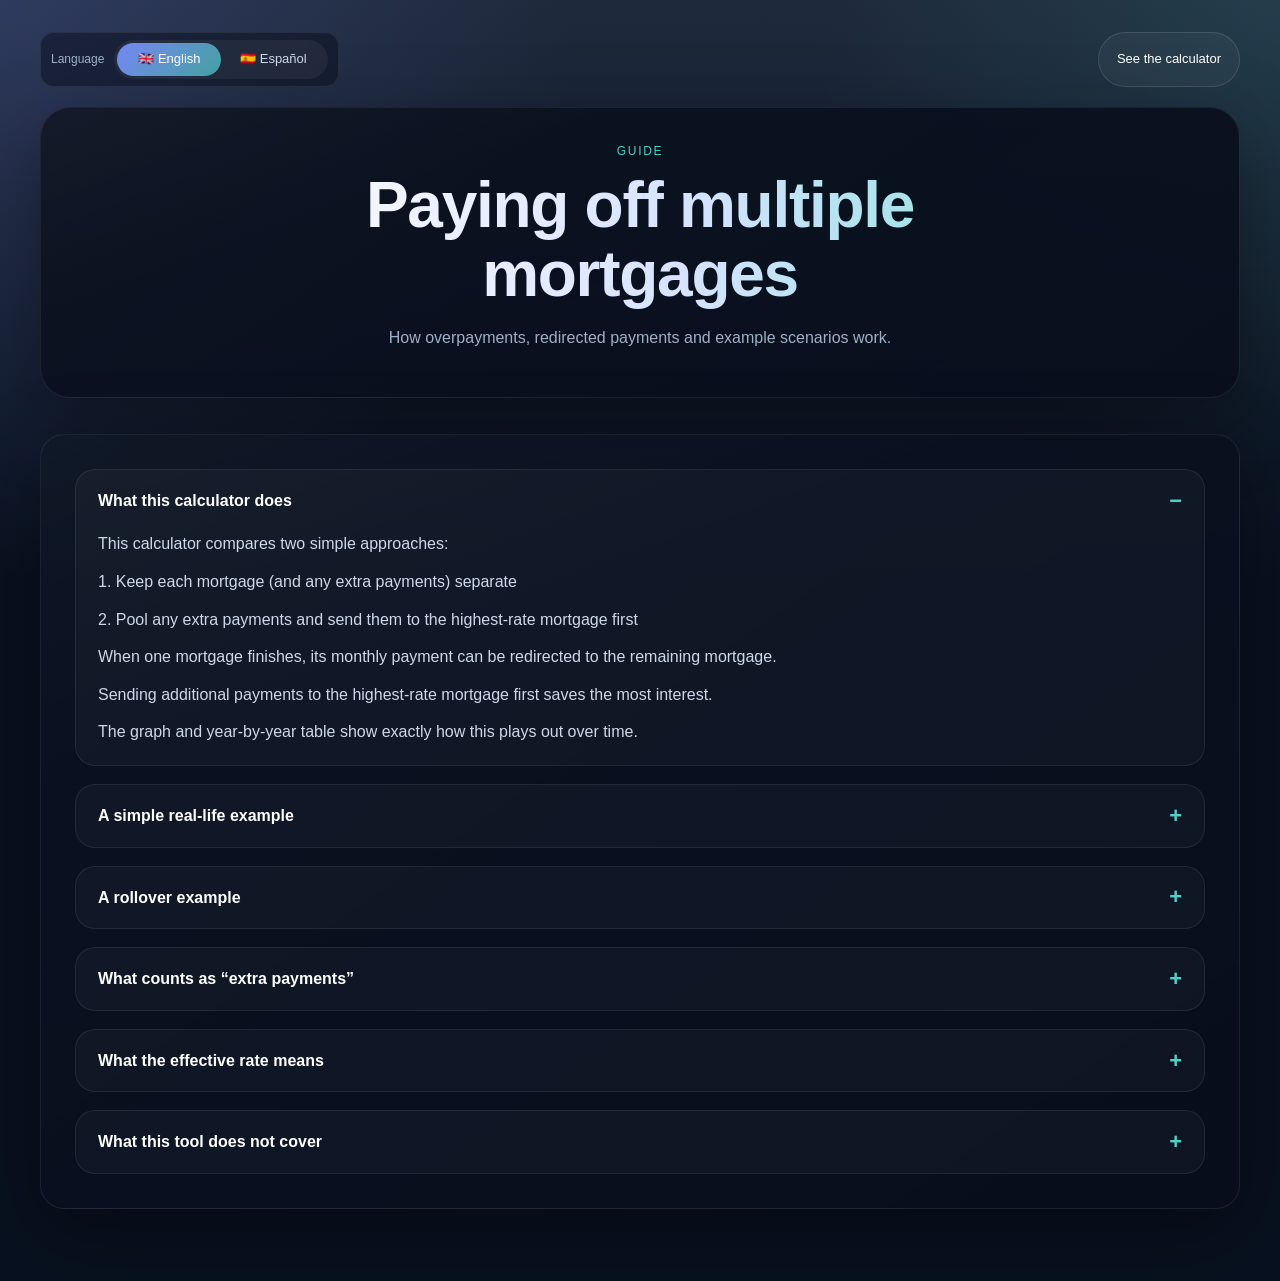
==== commit 862e43aa: "table and text" ====
--- a/guide.html
+++ b/guide.html
@@ -26,11 +26,11 @@
     <div class="hero-shell">
       <p class="eyebrow" data-lang="en">Guide</p>
       <p class="eyebrow hidden" data-lang="es">Guía</p>
-      <h1 class="hero-title" data-lang="en">How to think about paying off multiple mortgages</h1>
-      <h1 class="hero-title hidden" data-lang="es">Cómo pensar el pago de varias hipotecas</h1>
+      <h1 class="hero-title" data-lang="en">Paying off multiple mortgages</h1>
+      <h1 class="hero-title hidden" data-lang="es">Pagar varias hipotecas</h1>
       <div class="hero-explainer">
-        <p data-lang="en">A short guide to overpayments, redirected payments and a few example scenarios.</p>
-        <p class="hidden" data-lang="es">Una guía corta sobre sobrepagos, pagos redirigidos y algunos escenarios de ejemplo.</p>
+        <p data-lang="en">How overpayments, redirected payments and example scenarios work.</p>
+        <p class="hidden" data-lang="es">Cómo funcionan los sobrepagos, los pagos redirigidos y algunos escenarios de ejemplo.</p>
       </div>
     </div>
   </header>
@@ -38,58 +38,65 @@
   <main class="article-section">
     <article class="article-card">
       <div class="article-content" data-lang="en">
-        <section>
-          <h3>What this calculator does</h3>
+        <details class="guide-panel" open>
+          <summary>What this calculator does</summary>
+          <div class="guide-panel-body">
           <p>This calculator compares two simple approaches:</p>
-          <p>Keep each mortgage separate</p>
-          <p>Send extra money to the highest-interest mortgage first</p>
-          <p>When one mortgage finishes, its monthly payment can roll over to the remaining mortgage, accelerating the payoff.</p>
+          <p>1. Keep each mortgage (and any extra payments) separate</p>
+          <p>2. Pool any extra payments and send them to the highest-rate mortgage first</p>
+          <p>When one mortgage finishes, its monthly payment can be redirected to the remaining mortgage.</p>
+          <p>Sending additional payments to the highest-rate mortgage first saves the most interest.</p>
           <p>The graph and year-by-year table show exactly how this plays out over time.</p>
-        </section>
-        <section>
-          <h3>A simple real-life example</h3>
+          </div>
+        </details>
+        <details class="guide-panel">
+          <summary>A simple real-life example</summary>
+          <div class="guide-panel-body">
           <p>🏢 Lucas and Olivia each own a flat</p>
-          <p>💍 When they move in together, they now have two mortgages but only one home to pay for.</p>
-          <p>They could sell the second flat. If they do, there is no need for a multiple mortgage calculator.</p>
-          <p>But if they keep the second property and rent it out, their finances change. Two incomes to support one household, plus rent from the other property. That can create spare cash for mortgage overpayments.</p>
-          <p>At that point they have a choice:</p>
-          <p>• Keep both mortgages separate</p>
-          <p>• Treat the debts as one plan and send extra money where it saves the most interest</p>
+          <p>💍 When they move in together, they end up with two mortgages but only one home to live in.</p>
+          <p>They could sell one flat. If they do, they do not need a multiple mortgage calculator.</p>
+          <p>But if they keep the second flat and rent it out, they will likely have more money available each month:</p>
+          <p>• two incomes</p>
+          <p>• additional rental income</p>
+          <p>• only one home to live in (lower outgoings)</p>
+          <p>That extra cash could be used to overpay their mortgages.</p>
+          <p>At that point, they can either:</p>
+          <p>• keep the mortgages separate</p>
+          <p>• treat them as one plan and send extra money where it saves the most interest</p>
           <p>This calculator helps compare those options.</p>
           <p><a href="index.html?preset=lucas-olivia">Open Lucas and Olivia’s example</a> to see how this looks in the calculator, graph and table.</p>
-        </section>
-        <section>
-          <h3>Why “highest-rate mortgage first” is the default benchmark</h3>
-          <p>Extra payments reduce more interest when they go toward the highest interest rate.</p>
-          <p>For example:</p>
-          <p>Mortgage A: <span data-money="250000">£250,000</span> at 3.1%, 13 years 8 months remaining, <span data-money="500">£500</span> monthly overpayment</p>
-          <p>Mortgage B: <span data-money="165000">£165,000</span> at 5.9%, 25 years remaining, no overpayment</p>
-          <p>If the <span data-money="500">£500</span> goes to the 5.9% mortgage first, the combined debt finishes about 11 years 11 months earlier and saves roughly <span data-money="67400">£67,400</span> in interest compared with keeping the mortgages separate.</p>
-          <p><a href="index.html?preset=different-rates">Open the different-rates example</a> to see this in the graph and table.</p>
-        </section>
-        <section>
-          <h3>A rollover example</h3>
-          <p>Sometimes there are no overpayments at all because budgets are tight.</p>
-          <p>Even then, combining the strategy can help.</p>
-          <p>When one mortgage finishes, its normal monthly payment rolls over to the other mortgage.</p>
-          <p>In the example scenario, that rollover alone saves about 9 years and <span data-money="31600">£31,600</span> compared with treating the mortgages completely separately.</p>
-          <p><a href="index.html?preset=rollover-only">Open the rollover example</a> to see this in the graph and table. The table is where the rollover becomes most obvious to a human reader.</p>
-        </section>
-        <section>
-          <h3>What counts as “extra payments”</h3>
+          </div>
+        </details>
+        <details class="guide-panel">
+          <summary>A rollover example</summary>
+          <div class="guide-panel-body">
+          <p>Sometimes there are no overpayments because budgets are tight.</p>
+          <p>Even then, combining the mortgage payments can help.</p>
+          <p>When one mortgage finishes, its monthly payment can roll over to the other.</p>
+          <p>In this example, that alone saves about 9 years and <span data-money="31600">£31,600</span> compared with treating the mortgages separately.</p>
+          <p><a href="index.html?preset=rollover-only">Open the rollover example</a> to see this in the graph and table. The rollover shows up most clearly in the table.</p>
+          </div>
+        </details>
+        <details class="guide-panel">
+          <summary>What counts as “extra payments”</summary>
+          <div class="guide-panel-body">
           <p>In this calculator, extra payments include:</p>
           <p>Monthly overpayments you enter</p>
           <p>Payments redirected after one mortgage finishes</p>
           <p>The normal monthly payment from the finished mortgage (if rollover is enabled)</p>
-        </section>
-        <section>
-          <h3>What the effective rate means</h3>
+          </div>
+        </details>
+        <details class="guide-panel">
+          <summary>What the effective rate means</summary>
+          <div class="guide-panel-body">
           <p>The effective rate shows the return your extra payments achieved.</p>
           <p>For example, if the effective rate is 5.9%, your overpayments saved interest roughly equivalent to earning 5.9% on that money.</p>
           <p>If you can reliably earn more than that elsewhere, for example through investments, you might prefer to do that instead.</p>
-        </section>
-        <section>
-          <h3>What this tool does not cover</h3>
+          </div>
+        </details>
+        <details class="guide-panel">
+          <summary>What this tool does not cover</summary>
+          <div class="guide-panel-body">
           <p>This calculator does not include:</p>
           <p>Lender overpayment limits or fees</p>
           <p>Taxes</p>
@@ -99,62 +106,70 @@
           <p>It also does not settle the classic “overpay the mortgage vs invest instead” debate. That depends on risk tolerance, taxes, and personal goals.</p>
           <p>This tool has a narrower purpose: to model multiple mortgages properly, which is difficult with calculators designed for a single loan.</p>
           <p>Planning model only. For illustration, not financial advice.</p>
-        </section>
+          </div>
+        </details>
       </div>
 
       <div class="article-content hidden" data-lang="es">
-        <section>
-          <h3>Lo que hace esta calculadora</h3>
+        <details class="guide-panel" open>
+          <summary>Lo que hace esta calculadora</summary>
+          <div class="guide-panel-body">
           <p>Esta calculadora compara dos enfoques sencillos:</p>
-          <p>Mantener cada hipoteca por separado</p>
-          <p>Enviar el dinero extra primero a la hipoteca con el tipo de interés más alto</p>
-          <p>Cuando una hipoteca termina, su cuota mensual puede pasar a la hipoteca restante, acelerando la amortización.</p>
+          <p>1. Mantener cada hipoteca (y cualquier pago extra) por separado</p>
+          <p>2. Juntar cualquier pago extra y enviarlo primero a la hipoteca con el tipo más alto</p>
+          <p>Cuando una hipoteca termina, su cuota mensual puede redirigirse a la hipoteca restante.</p>
+          <p>Enviar pagos adicionales primero a la hipoteca con el tipo más alto ahorra más intereses.</p>
           <p>El gráfico y la tabla año a año muestran exactamente cómo evoluciona esto con el tiempo.</p>
-        </section>
-        <section>
-          <h3>Un ejemplo sencillo de la vida real</h3>
+          </div>
+        </details>
+        <details class="guide-panel">
+          <summary>Un ejemplo sencillo de la vida real</summary>
+          <div class="guide-panel-body">
           <p>🏢 Lucas y Olivia tienen cada uno un piso</p>
-          <p>💍 Cuando se van a vivir juntos, ahora tienen dos hipotecas pero solo una vivienda en la que pagar los gastos de vida.</p>
-          <p>Pueden vender el segundo piso. Si lo hacen, ya no hace falta una calculadora para varias hipotecas.</p>
-          <p>Pero si conservan la segunda propiedad y la alquilan, sus finanzas cambian. Dos ingresos para sostener un solo hogar, más el alquiler de la otra propiedad. Eso puede generar dinero sobrante para hacer sobrepagos de hipoteca.</p>
-          <p>En ese punto tienen una decisión:</p>
-          <p>• Mantener las dos hipotecas por separado</p>
-          <p>• Tratar las deudas como un solo plan y enviar el dinero extra donde más intereses ahorra</p>
+          <p>💍 Cuando se van a vivir juntos, terminan con dos hipotecas pero solo una vivienda en la que vivir.</p>
+          <p>Pueden vender uno de los pisos. Si lo hacen, no necesitan una calculadora para varias hipotecas.</p>
+          <p>Pero si conservan el segundo piso y lo alquilan, probablemente tendrán más dinero disponible cada mes:</p>
+          <p>• dos ingresos</p>
+          <p>• ingresos adicionales por alquiler</p>
+          <p>• solo una vivienda en la que vivir (menores gastos)</p>
+          <p>Ese dinero extra puede usarse para hacer sobrepagos en sus hipotecas.</p>
+          <p>En ese punto, pueden:</p>
+          <p>• mantener las hipotecas por separado</p>
+          <p>• tratarlas como un solo plan y enviar el dinero extra donde más intereses ahorra</p>
           <p>Esta calculadora ayuda a comparar esas opciones.</p>
           <p><a href="index.html?lang=es&preset=lucas-olivia">Abrir el ejemplo de Lucas y Olivia</a> para ver cómo se refleja en la calculadora, el gráfico y la tabla.</p>
-        </section>
-        <section>
-          <h3>Por qué “primero la hipoteca con el tipo más alto” es la referencia por defecto</h3>
-          <p>Los pagos extra reducen más intereses cuando se destinan al tipo de interés más alto.</p>
-          <p>Por ejemplo:</p>
-          <p>Hipoteca A: <span data-money="250000">£250,000</span> al 3,1%, con 13 años y 8 meses restantes, y un sobrepago mensual de <span data-money="500">£500</span></p>
-          <p>Hipoteca B: <span data-money="165000">£165,000</span> al 5,9%, con 25 años restantes, sin sobrepago</p>
-          <p>Si esos <span data-money="500">£500</span> se destinan primero a la hipoteca al 5,9%, la deuda combinada termina unos 11 años y 11 meses antes y ahorra aproximadamente <span data-money="67400">£67,400</span> en intereses en comparación con mantener las hipotecas separadas.</p>
-          <p><a href="index.html?lang=es&preset=different-rates">Abrir el ejemplo de tipos distintos</a> para verlo en el gráfico y en la tabla.</p>
-        </section>
-        <section>
-          <h3>Un ejemplo de redirección</h3>
+          </div>
+        </details>
+        <details class="guide-panel">
+          <summary>Un ejemplo de redirección</summary>
+          <div class="guide-panel-body">
           <p>A veces no hay sobrepagos porque el presupuesto está ajustado.</p>
-          <p>Aun así, combinar la estrategia puede ayudar.</p>
-          <p>Cuando una hipoteca termina, su cuota mensual normal pasa a la otra hipoteca.</p>
-          <p>En el escenario de ejemplo, solo esa redirección ahorra alrededor de 9 años y <span data-money="31600">£31,600</span> frente a tratar ambas hipotecas completamente por separado.</p>
-          <p><a href="index.html?lang=es&preset=rollover-only">Abrir el ejemplo de redirección</a> para verlo en el gráfico y en la tabla. La tabla es donde la redirección se vuelve más evidente para una persona que la está leyendo.</p>
-        </section>
-        <section>
-          <h3>Qué cuenta como “pagos extra”</h3>
+          <p>Aun así, combinar los pagos de las hipotecas puede ayudar.</p>
+          <p>Cuando una hipoteca termina, su cuota mensual puede pasar a la otra.</p>
+          <p>En este ejemplo, solo eso ahorra alrededor de 9 años y <span data-money="31600">£31,600</span> frente a tratar las hipotecas por separado.</p>
+          <p><a href="index.html?lang=es&preset=rollover-only">Abrir el ejemplo de redirección</a> para verlo en el gráfico y en la tabla. La redirección se ve con más claridad en la tabla.</p>
+          </div>
+        </details>
+        <details class="guide-panel">
+          <summary>Qué cuenta como “pagos extra”</summary>
+          <div class="guide-panel-body">
           <p>En esta calculadora, los pagos extra incluyen:</p>
           <p>Sobrepagos mensuales que introduces</p>
           <p>Pagos redirigidos después de que una hipoteca termina</p>
           <p>La cuota mensual normal de la hipoteca terminada (si la redirección está activada)</p>
-        </section>
-        <section>
-          <h3>Qué significa el tipo efectivo</h3>
+          </div>
+        </details>
+        <details class="guide-panel">
+          <summary>Qué significa el tipo efectivo</summary>
+          <div class="guide-panel-body">
           <p>El tipo efectivo muestra el rendimiento que consiguieron tus pagos extra.</p>
           <p>Por ejemplo, si el tipo efectivo es 5,9%, tus sobrepagos ahorraron intereses de forma aproximada como si hubieras obtenido un 5,9% sobre ese dinero.</p>
           <p>Si puedes conseguir de forma fiable una rentabilidad mayor en otro sitio, por ejemplo con inversiones, quizá prefieras hacer eso.</p>
-        </section>
-        <section>
-          <h3>Lo que esta herramienta no cubre</h3>
+          </div>
+        </details>
+        <details class="guide-panel">
+          <summary>Lo que esta herramienta no cubre</summary>
+          <div class="guide-panel-body">
           <p>Esta calculadora no incluye:</p>
           <p>Límites o comisiones por sobrepago del banco</p>
           <p>Impuestos</p>
@@ -164,7 +179,8 @@
           <p>Tampoco resuelve el debate clásico entre amortizar hipoteca o invertir el dinero en otro sitio. Eso depende de la tolerancia al riesgo, los impuestos y los objetivos personales.</p>
           <p>Esta herramienta tiene un objetivo más concreto: modelar correctamente varias hipotecas, algo difícil de hacer con calculadoras diseñadas para un solo préstamo.</p>
           <p>Solo es un modelo de planificación. Con fines ilustrativos, no es asesoramiento financiero.</p>
-        </section>
+          </div>
+        </details>
       </div>
     </article>
   </main>
--- a/style.css
+++ b/style.css
@@ -676,16 +676,6 @@
   color: var(--soft);
 }
 
-.article-content section {
-  display: grid;
-  gap: 12px;
-}
-
-.article-content h3 {
-  margin-bottom: 8px;
-  color: white;
-}
-
 .article-content p,
 .article-content ul {
   margin: 0;
@@ -694,6 +684,47 @@
 .article-content a {
   color: #8ce2dd;
   text-decoration: underline;
+}
+
+.guide-panel {
+  border: 1px solid var(--border);
+  border-radius: 20px;
+  background: rgba(255, 255, 255, 0.03);
+  overflow: hidden;
+}
+
+.guide-panel summary {
+  list-style: none;
+  cursor: pointer;
+  padding: 18px 22px;
+  color: white;
+  font-weight: 700;
+  display: flex;
+  align-items: center;
+  justify-content: space-between;
+  gap: 16px;
+}
+
+.guide-panel summary::-webkit-details-marker {
+  display: none;
+}
+
+.guide-panel summary::after {
+  content: "+";
+  color: var(--accent-2);
+  font-size: 22px;
+  line-height: 1;
+  flex: 0 0 auto;
+}
+
+.guide-panel[open] summary::after {
+  content: "−";
+}
+
+.guide-panel-body {
+  display: grid;
+  gap: 12px;
+  padding: 0 22px 20px;
 }
 
 .article-content ul {
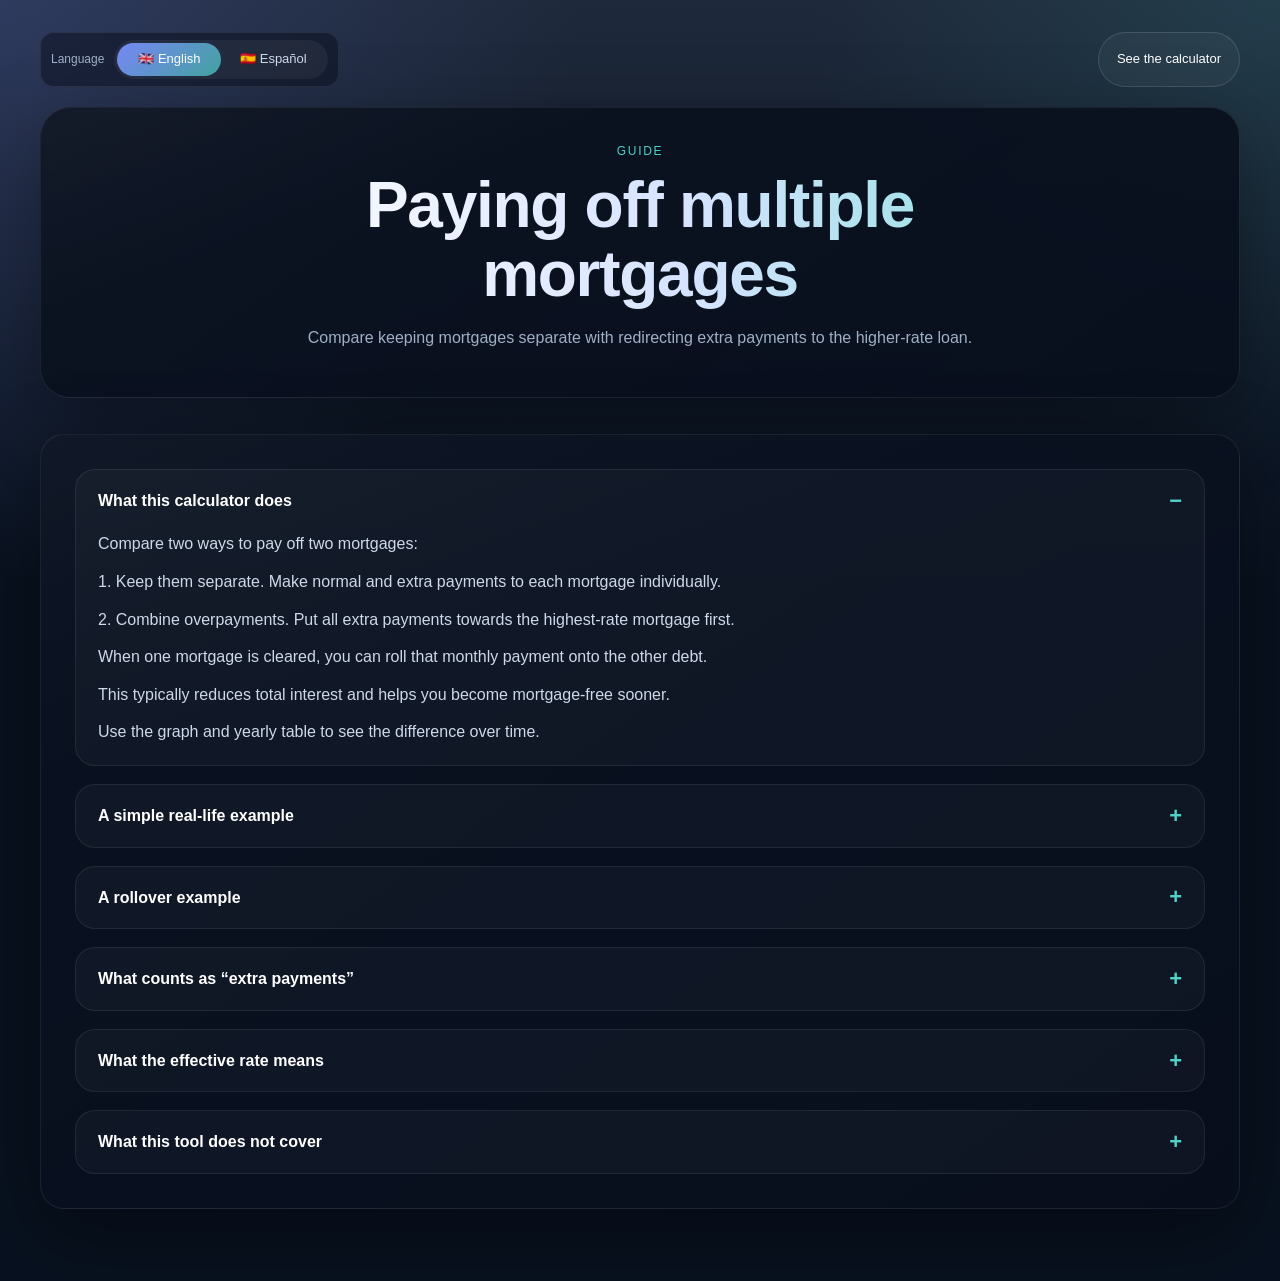
==== commit 28e45c3d: "text change" ====
--- a/guide.html
+++ b/guide.html
@@ -23,14 +23,18 @@
       <a class="guide-link" href="index.html" id="guide-home-link">See the calculator</a>
     </div>
 
-    <div class="hero-shell">
-      <p class="eyebrow" data-lang="en">Guide</p>
-      <p class="eyebrow hidden" data-lang="es">Guía</p>
-      <h1 class="hero-title" data-lang="en">Paying off multiple mortgages</h1>
-      <h1 class="hero-title hidden" data-lang="es">Pagar varias hipotecas</h1>
+    <div class="hero-shell" data-lang="en">
+      <p class="eyebrow">Guide</p>
+      <h1 class="hero-title">Paying off multiple mortgages</h1>
       <div class="hero-explainer">
-        <p data-lang="en">How overpayments, redirected payments and example scenarios work.</p>
-        <p class="hidden" data-lang="es">Cómo funcionan los sobrepagos, los pagos redirigidos y algunos escenarios de ejemplo.</p>
+        <p>Compare keeping mortgages separate with redirecting extra payments to the higher-rate loan.</p>
+      </div>
+    </div>
+    <div class="hero-shell hidden" data-lang="es">
+      <p class="eyebrow">Guía</p>
+      <h1 class="hero-title">Compara dos formas de pagar dos hipotecas</h1>
+      <div class="hero-explainer">
+        <p>Compara mantener las hipotecas separadas con redirigir los pagos extra a la hipoteca con el tipo más alto.</p>
       </div>
     </div>
   </header>
@@ -41,18 +45,18 @@
         <details class="guide-panel" open>
           <summary>What this calculator does</summary>
           <div class="guide-panel-body">
-          <p>This calculator compares two simple approaches:</p>
-          <p>1. Keep each mortgage (and any extra payments) separate</p>
-          <p>2. Pool any extra payments and send them to the highest-rate mortgage first</p>
-          <p>When one mortgage finishes, its monthly payment can be redirected to the remaining mortgage.</p>
-          <p>Sending additional payments to the highest-rate mortgage first saves the most interest.</p>
-          <p>The graph and year-by-year table show exactly how this plays out over time.</p>
+          <p>Compare two ways to pay off two mortgages:</p>
+          <p>1. Keep them separate. Make normal and extra payments to each mortgage individually.</p>
+          <p>2. Combine overpayments. Put all extra payments towards the highest-rate mortgage first.</p>
+          <p>When one mortgage is cleared, you can roll that monthly payment onto the other debt.</p>
+          <p>This typically reduces total interest and helps you become mortgage-free sooner.</p>
+          <p>Use the graph and yearly table to see the difference over time.</p>
           </div>
         </details>
         <details class="guide-panel">
           <summary>A simple real-life example</summary>
           <div class="guide-panel-body">
-          <p>🏢 Lucas and Olivia each own a flat</p>
+          <p>🏢 Olivia and Lucas each own a flat</p>
           <p>💍 When they move in together, they end up with two mortgages but only one home to live in.</p>
           <p>They could sell one flat. If they do, they do not need a multiple mortgage calculator.</p>
           <p>But if they keep the second flat and rent it out, they will likely have more money available each month:</p>
@@ -64,7 +68,7 @@
           <p>• keep the mortgages separate</p>
           <p>• treat them as one plan and send extra money where it saves the most interest</p>
           <p>This calculator helps compare those options.</p>
-          <p><a href="index.html?preset=lucas-olivia">Open Lucas and Olivia’s example</a> to see how this looks in the calculator, graph and table.</p>
+          <p><a href="index.html?preset=lucas-olivia">Open Olivia and Lucas’s example</a></p>
           </div>
         </details>
         <details class="guide-panel">
@@ -125,7 +129,7 @@
         <details class="guide-panel">
           <summary>Un ejemplo sencillo de la vida real</summary>
           <div class="guide-panel-body">
-          <p>🏢 Lucas y Olivia tienen cada uno un piso</p>
+          <p>🏢 Olivia y Lucas tienen cada uno un piso</p>
           <p>💍 Cuando se van a vivir juntos, terminan con dos hipotecas pero solo una vivienda en la que vivir.</p>
           <p>Pueden vender uno de los pisos. Si lo hacen, no necesitan una calculadora para varias hipotecas.</p>
           <p>Pero si conservan el segundo piso y lo alquilan, probablemente tendrán más dinero disponible cada mes:</p>
@@ -137,7 +141,7 @@
           <p>• mantener las hipotecas por separado</p>
           <p>• tratarlas como un solo plan y enviar el dinero extra donde más intereses ahorra</p>
           <p>Esta calculadora ayuda a comparar esas opciones.</p>
-          <p><a href="index.html?lang=es&preset=lucas-olivia">Abrir el ejemplo de Lucas y Olivia</a> para ver cómo se refleja en la calculadora, el gráfico y la tabla.</p>
+          <p><a href="index.html?lang=es&preset=lucas-olivia">Abrir el ejemplo de Olivia y Lucas</a></p>
           </div>
         </details>
         <details class="guide-panel">
